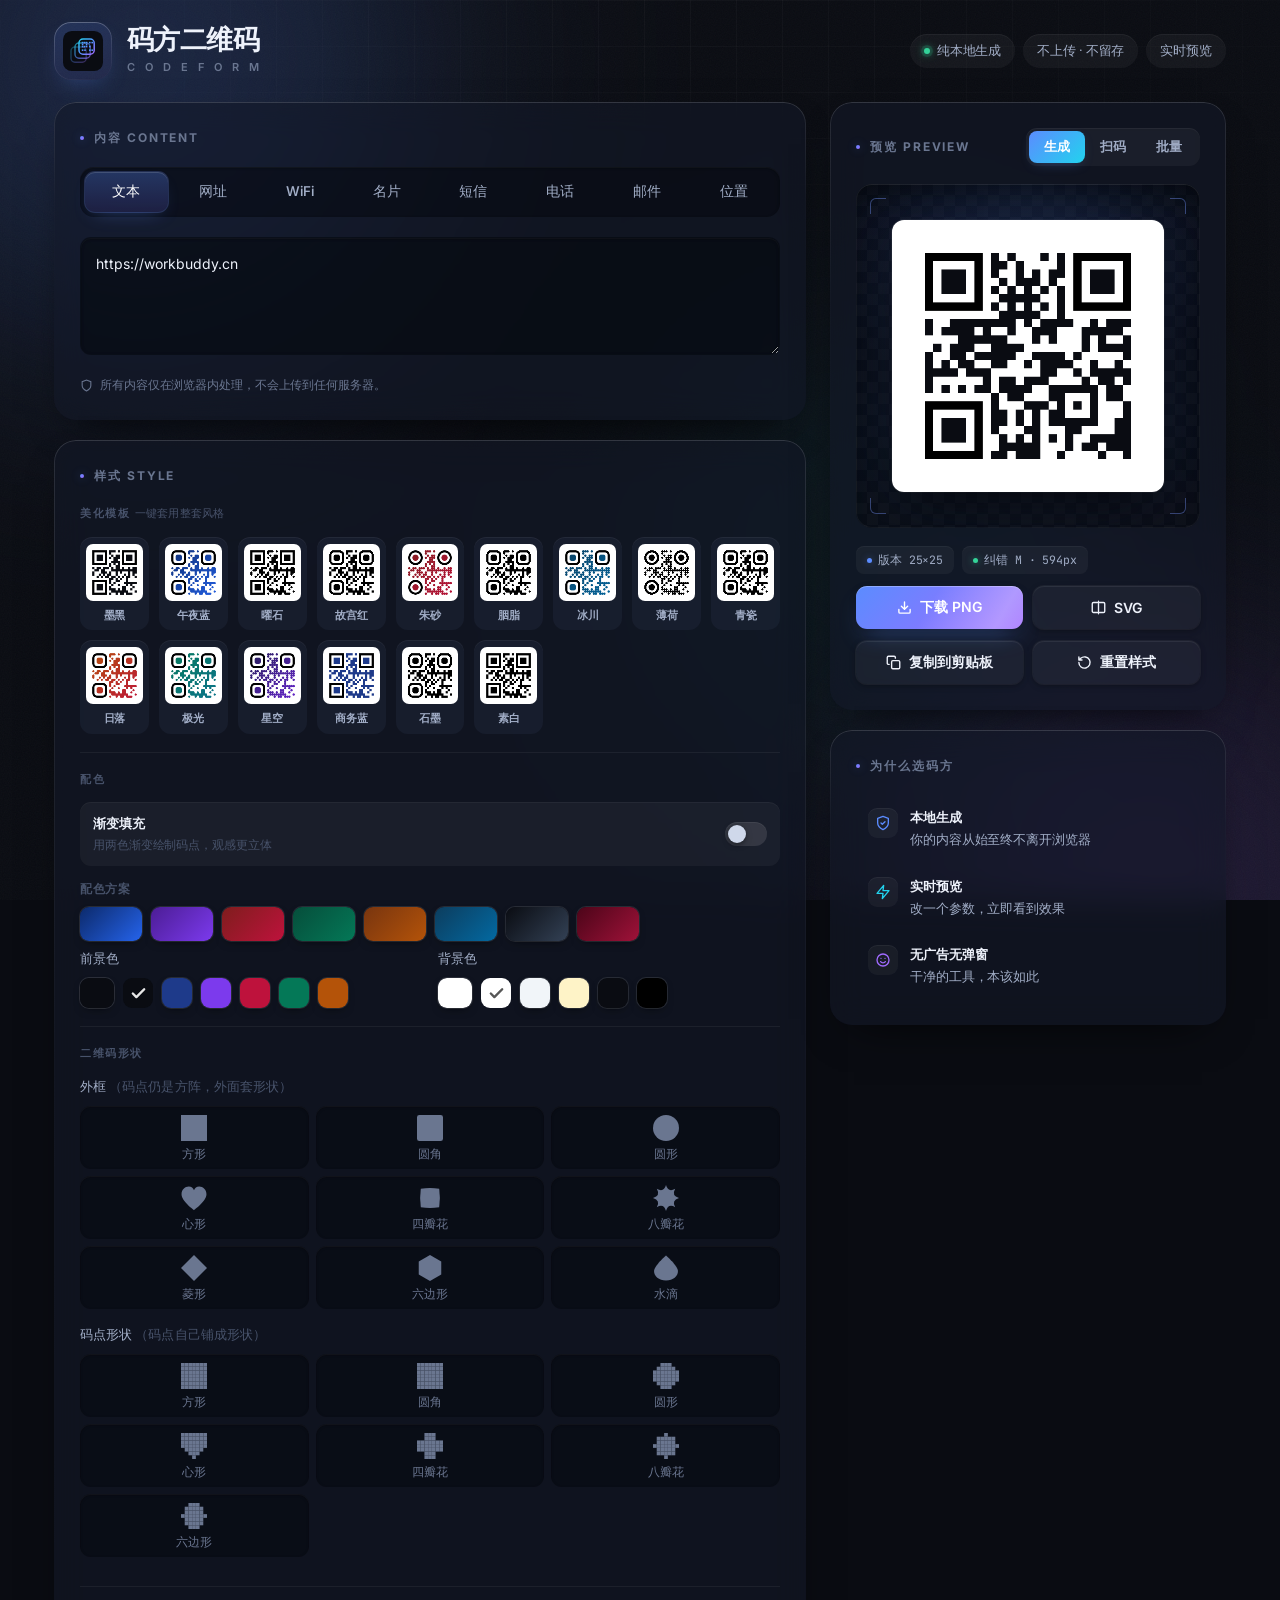
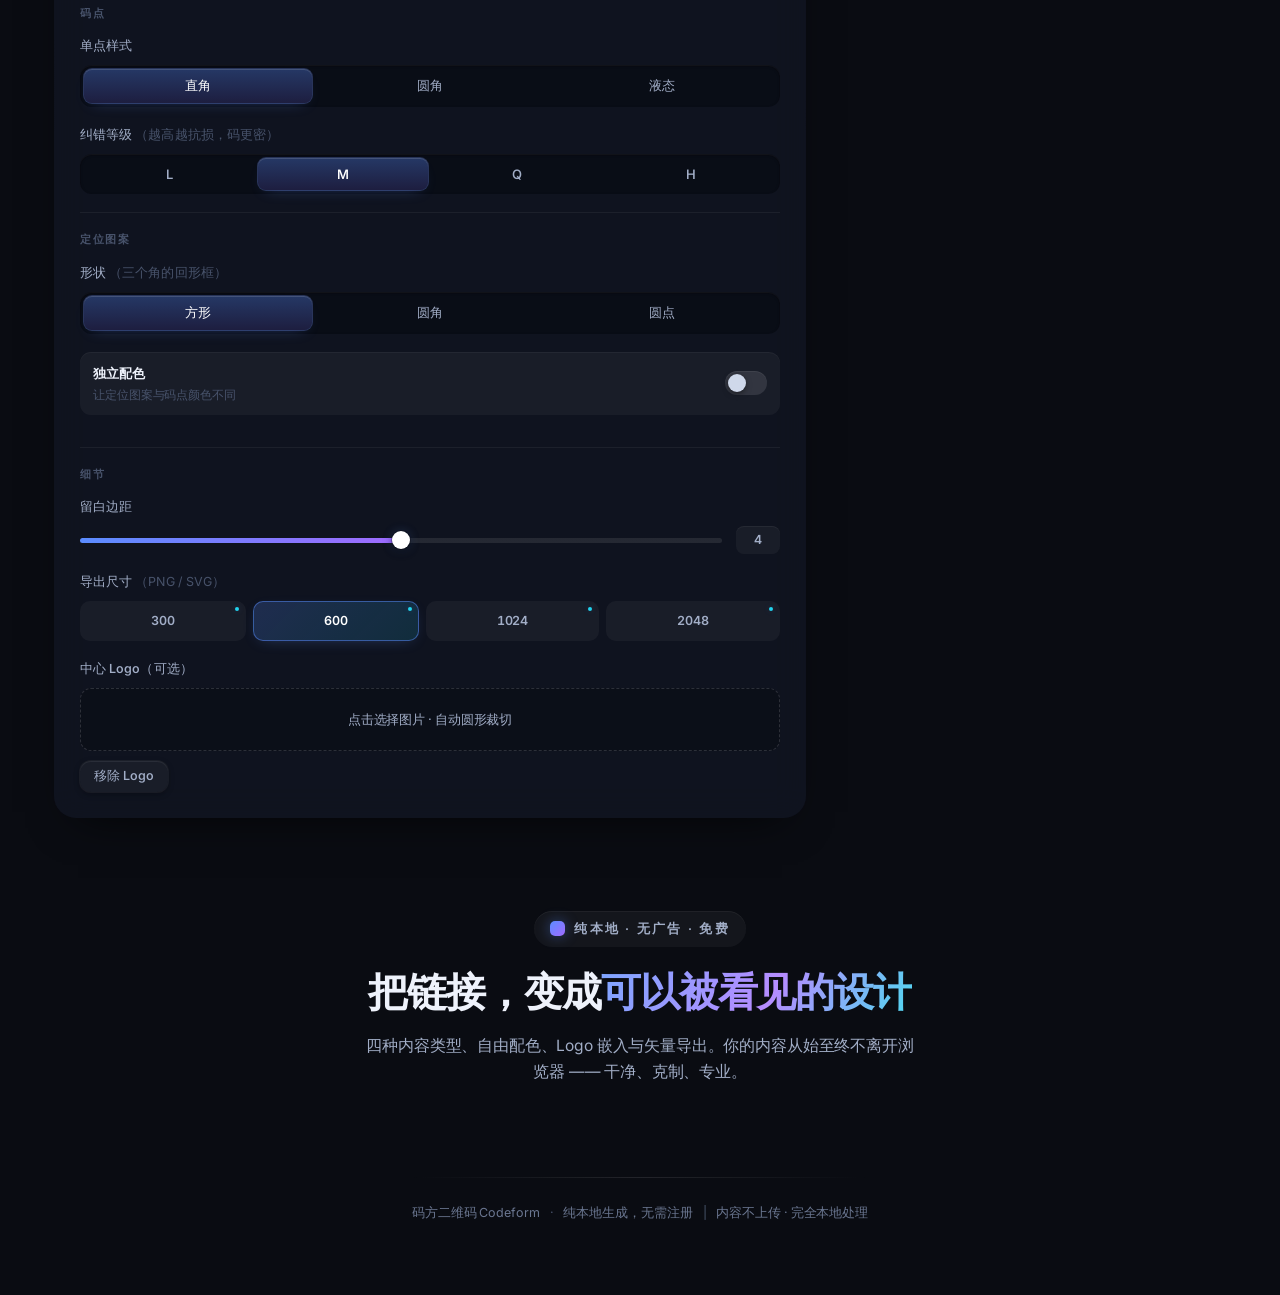
==== index.html @ 4ebcaa67 "新功能：码点形状（真·形状码）—— 码点自己铺满圆形/心形/四瓣花/八瓣花/六边形/圆角，形状外模块不绘制。三条硬约束保证可扫：定位图案 8x8 强制完整、校正图案 5x5 强制完整、定位图案朝内连通" ====
<!DOCTYPE html>
<html lang="zh-CN">
<head>
<meta charset="UTF-8">
<meta name="viewport" content="width=device-width, initial-scale=1.0">
<title>码方二维码 Codeform — 免费在线二维码生成器</title>
<meta name="description" content="码方二维码 —— 免费在线二维码生成器，纯本地生成：实时预览、自由美化、Logo 嵌入。文件不上传，隐私零泄露。">
<!-- 字体全部自托管（fonts/ 目录，共 79KB）。
     改自托管的原因有两个，都是硬伤：
       1) 隐私：站点主打「纯本地、零外链、隐私零泄露」，而外链 Google Fonts
          会把每个访客的 IP 与访问时间交给 Google —— 与承诺直接冲突。
       2) 可用性：fonts.googleapis.com 在中国大陆多数网络下不可达，而
          <link rel=stylesheet> 是渲染阻塞资源，请求挂起会让页面白屏几十秒
          （实测：字体域名不可达时 load 事件 20 秒内不触发，正常时 0.6 秒）。
     中文字形不走自托管：思源黑体全字重子集要 10MB+，而苹方 / 雅黑 / Noto Sans CJK
     在各平台都是系统原生字体，既零字节又更贴合本地阅读习惯。
     通过 unicode-range 把拉丁字符交给 Inter，中文自然落到系统字体上。 -->
<link rel="preload" href="fonts/inter-latin-var.woff2" as="font" type="font/woff2" crossorigin>
<link rel="preload" href="fonts/jetbrains-latin-var.woff2" as="font" type="font/woff2" crossorigin>
<style>
  @font-face {
    font-family: 'Inter';
    font-style: normal;
    font-weight: 100 900;          /* 可变字体，一个文件覆盖全部字重 */
    font-display: swap;
    src: url(fonts/inter-latin-var.woff2) format('woff2');
    unicode-range: U+0000-00FF, U+0131, U+0152-0153, U+02BB-02BC, U+02C6, U+02DA,
                   U+02DC, U+0304, U+0308, U+0329, U+2000-206F, U+20AC, U+2122,
                   U+2191, U+2193, U+2212, U+2215, U+FEFF, U+FFFD;
  }
  @font-face {
    font-family: 'JetBrains Mono';
    font-style: normal;
    font-weight: 100 800;
    font-display: swap;
    src: url(fonts/jetbrains-latin-var.woff2) format('woff2');
    unicode-range: U+0000-00FF, U+0131, U+0152-0153, U+02BB-02BC, U+02C6, U+02DA,
                   U+02DC, U+0304, U+0308, U+0329, U+2000-206F, U+20AC, U+2122,
                   U+2191, U+2193, U+2212, U+2215, U+FEFF, U+FFFD;
  }
</style>
<link rel="icon" type="image/svg+xml" href="brand/favicon.svg">
<link rel="icon" type="image/png" sizes="32x32" href="brand/favicon-32.png">
<link rel="icon" type="image/png" sizes="16x16" href="brand/favicon-16.png">
<link rel="apple-touch-icon" href="brand/apple-touch-icon.png">
<meta name="theme-color" content="#0a0c12">
<meta property="og:title" content="码方二维码 Codeform — 免费在线二维码生成器">
<meta property="og:description" content="纯本地生成、实时预览、无广告的二维码美化工具">
<meta property="og:image" content="https://mafangqr.com/brand/logo-dark.png">
<meta property="og:url" content="https://mafangqr.com/">
<meta property="og:type" content="website">
<meta property="og:site_name" content="码方二维码">
<meta name="twitter:card" content="summary_large_image">
<meta name="twitter:title" content="码方二维码 Codeform — 免费在线二维码生成器">
<meta name="twitter:description" content="纯本地生成、实时预览、无广告的二维码美化工具">
<meta name="twitter:image" content="https://mafangqr.com/brand/logo-dark.png">
<link rel="canonical" href="https://mafangqr.com/">
<meta name="keywords" content="二维码生成器,免费二维码,在线二维码,二维码制作,二维码美化,带logo二维码,WiFi二维码,名片二维码">
<script type="application/ld+json">
{
  "@context": "https://schema.org",
  "@type": "WebApplication",
  "name": "码方二维码 Codeform",
  "url": "https://mafangqr.com/",
  "description": "免费在线二维码生成器，纯本地生成：实时预览、自由美化、Logo 嵌入，文件不上传，隐私零泄露。",
  "applicationCategory": "UtilitiesApplication",
  "operatingSystem": "All",
  "offers": {
    "@type": "Offer",
    "price": "0",
    "priceCurrency": "CNY"
  },
  "featureList": [
    "文本、网址、WiFi、名片 vCard 二维码生成",
    "前景背景自由配色",
    "方形、圆角、圆点码点样式",
    "中心 Logo 嵌入",
    "PNG / SVG 矢量下载",
    "纯本地处理，内容不上传"
  ]
}
</script>
<style>
  /* ============================================================
     码方 Codeform · 视觉系统
     设计语言：暗黑科技 · 表面分级 · 克制光晕 · 细腻微交互
     ============================================================ */
  :root {
    /* 底色 / 表面分级（surface elevation） */
    --bg: #0a0c12;
    --surface-1: rgba(20, 25, 40, 0.62);   /* 卡片本体 */
    --surface-2: rgba(30, 37, 56, 0.55);   /* 卡片内嵌块 / 输入 */
    --surface-3: rgba(255, 255, 255, 0.045); /* 悬浮 / 片段 */
    --surface-solid: #141926;
    --hair: rgba(255, 255, 255, 0.055);     /* 极细分隔 */
    --hair-strong: rgba(255, 255, 255, 0.10);

    /* 文本层级 */
    --ink: #eef2fb;
    --ink-2: #a2aec7;
    --ink-3: #6a7690;
    --ink-4: #48536b;

    /* 品牌色（点缀，非主角） */
    --accent: #5b8cff;
    --accent-2: #22d3ee;
    --accent-3: #a06bff;
    --grad: linear-gradient(135deg, #5b8cff 0%, #a06bff 100%);
    --glow: rgba(91, 140, 255, 0.42);
    --glow-soft: rgba(91, 140, 255, 0.18);

    --radius-lg: 22px;
    --radius: 16px;
    --radius-sm: 11px;
    --radius-xs: 8px;

    /* 缓动 */
    --ease-out: cubic-bezier(0.22, 1, 0.36, 1);
    --ease-soft: cubic-bezier(0.4, 0, 0.2, 1);

    --shadow-card: 0 1px 0 rgba(255,255,255,.045) inset, 0 18px 44px -24px rgba(0,0,0,.9);
    --shadow-pop: 0 1px 0 rgba(255,255,255,.06) inset, 0 22px 50px -18px rgba(0,0,0,.95);
  }

  * { box-sizing: border-box; margin: 0; padding: 0; }
  html { scroll-behavior: smooth; }
  html, body { height: 100%; }
  body {
    font-family: "Inter", "Noto Sans SC", -apple-system, BlinkMacSystemFont, "PingFang SC", "Microsoft YaHei", sans-serif;
    font-feature-settings: "cv02", "cv03", "cv04", "cv11";
    font-variant-numeric: tabular-nums;
    background: var(--bg);
    color: var(--ink);
    line-height: 1.6;
    min-height: 100vh;
    overflow-x: hidden;
    position: relative;
    -webkit-font-smoothing: antialiased;
    -moz-osx-font-smoothing: grayscale;
    text-rendering: optimizeLegibility;
    letter-spacing: -0.006em;
  }

  /* ---------- 全局氛围：光晕 + 网格 + 噪点 ---------- */
  .bg-fx { position: fixed; inset: 0; z-index: 0; pointer-events: none; overflow: hidden; }
  .bg-fx .orb { position: absolute; border-radius: 50%; filter: blur(130px); }
  .bg-fx .orb-a { width: 560px; height: 560px; background: rgba(91, 140, 255, 0.20); top: -220px; left: -140px; }
  .bg-fx .orb-b { width: 500px; height: 500px; background: rgba(160, 107, 255, 0.16); bottom: -240px; right: -120px; }
  .bg-fx .orb-c { width: 420px; height: 420px; background: rgba(34, 211, 238, 0.07); top: 38%; left: 52%; }
  /* 细密网格，仅顶部略微可见 —— 制造"科技底纹"而非铺满 */
  .bg-fx .grid-lines {
    position: absolute; inset: 0;
    background-image:
      linear-gradient(rgba(255,255,255,.028) 1px, transparent 1px),
      linear-gradient(90deg, rgba(255,255,255,.028) 1px, transparent 1px);
    background-size: 46px 46px;
    -webkit-mask-image: radial-gradient(ellipse 90% 55% at 50% 0%, #000 0%, transparent 72%);
    mask-image: radial-gradient(ellipse 90% 55% at 50% 0%, #000 0%, transparent 72%);
  }
  /* 极淡噪点，消除大色块的塑料感 */
  .bg-fx .noise {
    position: absolute; inset: -50%;
    opacity: .035; mix-blend-mode: overlay;
    background-image: url("data:image/svg+xml,%3Csvg xmlns='http://www.w3.org/2000/svg' width='160' height='160'%3E%3Cfilter id='n'%3E%3CfeTurbulence type='fractalNoise' baseFrequency='0.85' numOctaves='3' stitchTiles='stitch'/%3E%3C/filter%3E%3Crect width='100%25' height='100%25' filter='url(%23n)'/%3E%3C/svg%3E");
  }

  .app { position: relative; z-index: 1; max-width: 1220px; margin: 0 auto; padding: 0 24px 72px; }

  /* ================= 顶栏 ================= */
  header.topbar {
    display: flex; align-items: center; justify-content: space-between;
    padding: 22px 0; gap: 20px; flex-wrap: wrap;
  }
  .brand { display: flex; align-items: center; gap: 15px; }
  .logo {
    flex-shrink: 0; display: grid; place-items: center;
    width: 58px; height: 58px; border-radius: 17px;
    background: linear-gradient(160deg, rgba(91,140,255,.14), rgba(160,107,255,.06));
    box-shadow: 0 1px 0 rgba(255,255,255,.08) inset, 0 10px 26px -12px var(--glow);
    position: relative; transition: transform .4s var(--ease-out), box-shadow .4s var(--ease-out);
  }
  .logo::after {
    content: ""; position: absolute; inset: 0; border-radius: inherit;
    padding: 1px; background: linear-gradient(160deg, rgba(255,255,255,.22), rgba(255,255,255,0));
    -webkit-mask: linear-gradient(#000 0 0) content-box, linear-gradient(#000 0 0);
    -webkit-mask-composite: xor; mask-composite: exclude; pointer-events: none;
  }
  .brand:hover .logo { transform: translateY(-2px) rotate(-2deg); box-shadow: 0 1px 0 rgba(255,255,255,.1) inset, 0 16px 34px -12px var(--glow); }
  .logo img { width: 40px; height: 40px; display: block; }
  .brand h1 { font-size: 27px; font-weight: 700; letter-spacing: -0.02em; line-height: 1.1; }
  .brand .sub {
    font-size: 11px; color: var(--ink-3); letter-spacing: 10px; margin-right: -10px;
    text-transform: uppercase; margin-top: 4px; font-weight: 600;
  }
  .badges { display: flex; gap: 8px; flex-wrap: wrap; align-items: center; }
  .pill {
    font-size: 12.5px; padding: 7px 14px; border-radius: 999px;
    color: var(--ink-2); background: var(--surface-3);
    box-shadow: 0 1px 0 rgba(255,255,255,.05) inset;
    display: inline-flex; align-items: center; gap: 7px;
    transition: color .2s var(--ease-out), background .2s var(--ease-out);
  }
  .pill:hover { color: var(--ink); background: rgba(255,255,255,.075); }
  .pill .dot { width: 6px; height: 6px; border-radius: 50%; background: #34d399; box-shadow: 0 0 0 3px rgba(52,211,153,.15), 0 0 9px #34d399; }

  /* ================= 底部介绍区 ================= */
  .hero-bottom {
    text-align: center; margin-top: 46px; padding: 46px 24px 40px;
    border-top: 1px solid var(--line);
    position: relative;
  }
  .hero-bottom .eyebrow {
    display: inline-flex; align-items: center; gap: 9px;
    font-size: 12.5px; font-weight: 600; letter-spacing: .18em; text-transform: uppercase;
    color: var(--ink-2); padding: 8px 16px; border-radius: 999px;
    background: var(--surface-3); box-shadow: 0 1px 0 rgba(255,255,255,.05) inset;
    margin-bottom: 22px;
  }
  .hero-bottom .eyebrow .spark {
    width: 15px; height: 15px; border-radius: 5px; background: var(--grad);
    box-shadow: 0 0 14px var(--glow); flex-shrink: 0;
  }
  .hero-bottom h2 {
    font-size: clamp(26px, 3.4vw, 40px); font-weight: 800; line-height: 1.15;
    letter-spacing: -0.03em; margin-bottom: 18px;
  }
  .hero-bottom h2 .grad {
    background: linear-gradient(120deg, #7ea6ff 0%, #b58cff 55%, #4fd8f0 100%);
    -webkit-background-clip: text; background-clip: text; color: transparent;
    -webkit-text-fill-color: transparent;
  }
  .hero-bottom p {
    max-width: 560px; margin: 0 auto; color: var(--ink-2);
    font-size: 15.5px; line-height: 1.7; letter-spacing: -0.01em;
  }

  /* ================= 主布局 ================= */
  .grid { display: grid; grid-template-columns: minmax(0, 1fr) 396px; gap: 24px; align-items: start; }
  @media (max-width: 960px) { .grid { grid-template-columns: 1fr; } }

  /* ---------- 卡片（表面分级） ---------- */
  .card {
    position: relative;
    background: var(--surface-1);
    border-radius: var(--radius-lg);
    padding: 26px;
    backdrop-filter: blur(16px) saturate(1.25);
    -webkit-backdrop-filter: blur(16px) saturate(1.25);
    box-shadow: var(--shadow-card);
    transition: box-shadow .3s var(--ease-out);
  }
  /* 1px 顶部高光边（比四周边框更高级） */
  .card::after {
    content: ""; position: absolute; inset: 0; border-radius: inherit; padding: 1px;
    background: linear-gradient(180deg, rgba(255,255,255,.11), rgba(255,255,255,.015) 32%, rgba(255,255,255,0) 70%);
    -webkit-mask: linear-gradient(#000 0 0) content-box, linear-gradient(#000 0 0);
    -webkit-mask-composite: xor; mask-composite: exclude; pointer-events: none;
  }
  .card + .card { margin-top: 20px; }
  .card h2 {
    font-size: 12px; font-weight: 700; color: var(--ink-3); letter-spacing: .16em;
    text-transform: uppercase; margin-bottom: 20px; display: flex; align-items: center; gap: 10px;
  }
  .card h2::before {
    content: ""; width: 4px; height: 4px; border-radius: 50%; background: var(--grad);
    box-shadow: 0 0 10px var(--glow); flex-shrink: 0;
  }

  /* ================= Tab（分段胶囊） ================= */
  .tabs {
    display: flex; flex-wrap: wrap; gap: 4px;
    padding: 5px; border-radius: 14px; margin-bottom: 20px;
    background: rgba(6, 9, 16, 0.55);
    box-shadow: 0 1px 0 rgba(255,255,255,.04) inset, 0 1px 3px rgba(0,0,0,.4) inset;
  }
  .tab {
    position: relative; text-align: center; flex: 1 0 auto; min-width: 62px;
    font-size: 13.5px; font-weight: 550; padding: 9px 10px; border-radius: 10px; cursor: pointer;
    color: var(--ink-2); border: none; background: transparent;
    transition: color .22s var(--ease-out), background .22s var(--ease-out), box-shadow .22s var(--ease-out), transform .22s var(--ease-out);
    user-select: none; -webkit-tap-highlight-color: transparent;
  }
  .tab:hover { color: var(--ink); background: rgba(255,255,255,.04); }
  .tab.active {
    color: #fff;
    background: linear-gradient(180deg, rgba(91,140,255,.30), rgba(120,110,255,.16));
    box-shadow: 0 1px 0 rgba(255,255,255,.14) inset, 0 0 0 1px rgba(120,150,255,.22), 0 8px 20px -10px var(--glow);
  }
  .tab:active { transform: scale(.97); }

  /* ================= 输入 ================= */
  textarea, input[type="text"] {
    width: 100%; background: rgba(6, 9, 16, 0.6);
    border: 1px solid transparent; border-radius: var(--radius-sm); color: var(--ink);
    font-size: 14px; padding: 14px 15px; font-family: inherit; resize: vertical; outline: none;
    box-shadow: 0 1px 0 rgba(255,255,255,.035) inset, 0 1px 3px rgba(0,0,0,.35) inset;
    transition: background .2s var(--ease-out), box-shadow .22s var(--ease-out);
  }
  textarea { min-height: 118px; line-height: 1.68; }
  textarea::placeholder, input::placeholder { color: var(--ink-4); }
  textarea:focus, input[type="text"]:focus {
    background: rgba(9, 13, 22, 0.85);
    box-shadow: 0 1px 0 rgba(255,255,255,.05) inset, 0 0 0 1px rgba(91,140,255,.55), 0 0 0 4px rgba(91,140,255,.12);
  }
  .hint {
    font-size: 12px; color: var(--ink-3); margin-top: 14px;
    display: flex; align-items: center; gap: 7px; line-height: 1.5;
  }
  .hint::before {
    content: ""; width: 13px; height: 13px; flex-shrink: 0;
    background: url("data:image/svg+xml,%3Csvg xmlns='http://www.w3.org/2000/svg' viewBox='0 0 24 24' fill='none' stroke='%236a7690' stroke-width='2' stroke-linecap='round'%3E%3Cpath d='M12 22s8-4 8-10V5l-8-3-8 3v7c0 6 8 10 8 10z'/%3E%3C/svg%3E") center/contain no-repeat;
  }

  /* ================= 表单行 ================= */
  .row { display: flex; gap: 12px; flex-wrap: wrap; }
  .row > .field { flex: 1; min-width: 140px; }
  .field label {
    display: block; font-size: 12.5px; font-weight: 550; color: var(--ink-2);
    margin-bottom: 9px; letter-spacing: .005em;
  }
  .field input[type="text"] { font-size: 13.5px; padding: 10px 12px; }

  /* ================= 分段控件（seg） ================= */
  .seg {
    display: flex; gap: 4px; background: rgba(6, 9, 16, 0.55);
    border-radius: 12px; padding: 4px;
    box-shadow: 0 1px 0 rgba(255,255,255,.04) inset, 0 1px 3px rgba(0,0,0,.35) inset;
  }
  .seg button {
    flex: 1; border: none; background: transparent; color: var(--ink-2); font-size: 13px;
    font-weight: 550; padding: 8px 6px; border-radius: 8px; cursor: pointer;
    font-family: inherit; -webkit-tap-highlight-color: transparent;
    transition: color .2s var(--ease-out), background .2s var(--ease-out), box-shadow .2s var(--ease-out), transform .15s var(--ease-out);
  }
  .seg button:hover { color: var(--ink); background: rgba(255,255,255,.045); }
  .seg button.active {
    background: linear-gradient(180deg, rgba(91,140,255,.34), rgba(120,110,255,.18));
    color: #fff;
    box-shadow: 0 1px 0 rgba(255,255,255,.14) inset, 0 0 0 1px rgba(120,150,255,.28), 0 6px 16px -9px var(--glow);
  }
  .seg button:active { transform: scale(.97); }

  /* ================= 整体轮廓形状 ================= */
  /* 9 个形状用带缩略图的网格，比一排文字按钮直观得多 ——
     用户一眼就能看到「整张码会变成什么样」。 */
  .shape-grid { display: grid; grid-template-columns: repeat(3, 1fr); gap: 7px; }
  .shape-cell {
    border: none; background: rgba(6, 9, 16, 0.55); cursor: pointer;
    border-radius: 11px; padding: 9px 5px 7px; font-family: inherit;
    display: flex; flex-direction: column; align-items: center; gap: 6px;
    color: var(--ink-3); font-size: 11.5px; font-weight: 550;
    -webkit-tap-highlight-color: transparent;
    box-shadow: 0 1px 0 rgba(255,255,255,.04) inset, 0 1px 3px rgba(0,0,0,.3) inset;
    transition: color .18s var(--ease-out), background .18s var(--ease-out),
                box-shadow .18s var(--ease-out), transform .15s var(--ease-out);
  }
  .shape-cell:hover { color: var(--ink); background: rgba(255,255,255,.045); }
  .shape-cell:active { transform: scale(.96); }
  .shape-cell svg { display: block; }
  .shape-cell svg path { fill: var(--ink-3); transition: fill .18s var(--ease-out); }
  .shape-cell:hover svg path { fill: var(--ink-2); }
  .shape-cell.active {
    background: linear-gradient(180deg, rgba(91,140,255,.30), rgba(120,110,255,.15));
    color: #fff;
    box-shadow: 0 1px 0 rgba(255,255,255,.13) inset, 0 0 0 1px rgba(120,150,255,.30), 0 6px 16px -9px var(--glow);
  }
  .shape-cell.active svg path { fill: #fff; }
  /* 码点形状的缩略图是逐格采样画的马赛克，用 rect 而非 path */
  .shape-cell svg rect { fill: var(--ink-3); transition: fill .18s var(--ease-out); }
  .shape-cell:hover svg rect { fill: var(--ink-2); }
  .shape-cell.active svg rect { fill: #fff; }
  /* 形状留白说明：异形时画布会变大，这里如实告知，避免用户以为被坑了尺寸 */
  .shape-note {
    font-size: 11.5px; color: var(--ink-4); line-height: 1.6; margin-top: 11px;
  }
  .shape-note b { color: var(--ink-2); font-weight: 600; }

  /* ================= 颜色 ================= */
  .swatches { display: flex; gap: 9px; flex-wrap: wrap; align-items: center; }
  .sw {
    width: 30px; height: 30px; border-radius: 9px; cursor: pointer; position: relative;
    box-shadow: 0 0 0 1px rgba(255,255,255,.10), 0 4px 10px -4px rgba(0,0,0,.6);
    transition: transform .18s var(--ease-out), box-shadow .18s var(--ease-out);
  }
  .sw:hover { transform: translateY(-2px) scale(1.06); box-shadow: 0 0 0 1px rgba(255,255,255,.25), 0 8px 16px -5px rgba(0,0,0,.7); }
  /* 选中态：统一用深色底衬 + 强调色环，浅色块上也不会糊 */
  .sw.sel { box-shadow: 0 0 0 2px var(--panel-solid), 0 0 0 4px var(--accent), 0 0 18px -2px var(--glow); }
  .sw.sel::after {
    content: ""; position: absolute; inset: 0; border-radius: inherit;
    background: url("data:image/svg+xml,%3Csvg xmlns='http://www.w3.org/2000/svg' viewBox='0 0 24 24' fill='none' stroke='%23000' stroke-width='3.4' stroke-linecap='round' stroke-linejoin='round'%3E%3Cpath d='M20 6L9 17l-5-5'/%3E%3C/svg%3E") center/56% no-repeat;
    opacity: .55;
  }
  .sw.sel[data-light="1"]::after { stroke: none; }
  /* 浅色块的对勾用深色，深色块的对勾用白色 */
  .sw.sel[data-tone="light"]::after {
    background-image: url("data:image/svg+xml,%3Csvg xmlns='http://www.w3.org/2000/svg' viewBox='0 0 24 24' fill='none' stroke='%23111' stroke-width='3.4' stroke-linecap='round' stroke-linejoin='round'%3E%3Cpath d='M20 6L9 17l-5-5'/%3E%3C/svg%3E");
    opacity: .7;
  }
  .sw.sel[data-tone="dark"]::after {
    background-image: url("data:image/svg+xml,%3Csvg xmlns='http://www.w3.org/2000/svg' viewBox='0 0 24 24' fill='none' stroke='%23fff' stroke-width='3.4' stroke-linecap='round' stroke-linejoin='round'%3E%3Cpath d='M20 6L9 17l-5-5'/%3E%3C/svg%3E");
    opacity: .9;
  }
  input[type="color"] {
    width: 34px; height: 30px; padding: 0; border: none; border-radius: 9px;
    background: transparent; cursor: pointer; overflow: hidden;
    box-shadow: 0 0 0 1px rgba(255,255,255,.12), 0 4px 10px -4px rgba(0,0,0,.6);
    transition: transform .18s var(--ease-out), box-shadow .18s var(--ease-out);
  }
  input[type="color"]:hover { transform: translateY(-2px) scale(1.06); box-shadow: 0 0 0 1px var(--accent), 0 8px 16px -5px rgba(0,0,0,.7); }
  /* 取色器被选中时（无 .sw 选中），也显示强调色环 */
  .swatches.picked input[type="color"] {
    box-shadow: 0 0 0 2px var(--panel-solid), 0 0 0 4px var(--accent), 0 0 18px -2px var(--glow);
  }
  input[type="color"]::-webkit-color-swatch-wrapper { padding: 0; }
  input[type="color"]::-webkit-color-swatch { border: none; border-radius: 8px; }

  /* ================= 渐变开关 + 预设 ================= */
  .grad-toggle {
    display: flex; align-items: center; justify-content: space-between;
    gap: 12px; margin-bottom: 14px;
    padding: 11px 13px; border-radius: 11px; background: var(--surface-3);
    box-shadow: 0 1px 0 rgba(255,255,255,.045) inset;
  }
  .grad-toggle .lbl-t { font-size: 13px; font-weight: 600; color: var(--ink); }
  .grad-toggle .lbl-s { font-size: 11.5px; color: var(--ink-4); margin-top: 2px; }

  .switch { position: relative; display: inline-block; width: 42px; height: 24px; flex: 0 0 auto; }
  .switch input { opacity: 0; width: 0; height: 0; }
  .switch .track {
    position: absolute; inset: 0; cursor: pointer; border-radius: 999px;
    background: rgba(255,255,255,.11);
    box-shadow: 0 1px 0 rgba(255,255,255,.06) inset;
    transition: background .22s var(--ease-out);
  }
  .switch .track::before {
    content: ""; position: absolute; left: 3px; top: 3px; width: 18px; height: 18px;
    border-radius: 50%; background: #cfd8ea;
    box-shadow: 0 2px 6px -1px rgba(0,0,0,.6);
    transition: transform .22s var(--ease-out), background .22s var(--ease-out);
  }
  .switch input:checked + .track {
    background: linear-gradient(135deg, var(--accent), var(--accent-2));
    box-shadow: 0 4px 14px -6px var(--glow), 0 0 0 1px rgba(255,255,255,.1) inset;
  }
  .switch input:checked + .track::before { transform: translateX(18px); background: #fff; }

  .grad-presets { display: flex; gap: 9px; flex-wrap: wrap; margin-bottom: 8px; }
  .grad-presets-label {
    font-size: 11.5px; font-weight: 600; letter-spacing: .06em; text-transform: uppercase;
    color: var(--ink-4); margin-bottom: 9px;
  }
  .gp {
    width: 62px; height: 34px; border-radius: 9px; cursor: pointer; position: relative;
    box-shadow: 0 0 0 1px rgba(255,255,255,.10), 0 4px 10px -4px rgba(0,0,0,.6);
    transition: transform .18s var(--ease-out), box-shadow .18s var(--ease-out);
  }
  .gp:hover { transform: translateY(-2px) scale(1.04); box-shadow: 0 0 0 1px rgba(255,255,255,.28), 0 8px 16px -5px rgba(0,0,0,.7); }
  .gp.sel { box-shadow: 0 0 0 2px var(--panel-solid), 0 0 0 4px var(--accent), 0 0 18px -2px var(--glow); }
  .gp.sel::after {
    content: ""; position: absolute; inset: 0; border-radius: inherit;
    background: url("data:image/svg+xml,%3Csvg xmlns='http://www.w3.org/2000/svg' viewBox='0 0 24 24' fill='none' stroke='%23fff' stroke-width='3.6' stroke-linecap='round' stroke-linejoin='round'%3E%3Cpath d='M20 6L9 17l-5-5'/%3E%3C/svg%3E") center/38% no-repeat;
    filter: drop-shadow(0 1px 2px rgba(0,0,0,.55));
  }

  .grad-row { display: none; }
  .grad-row.on { display: block; animation: group-in .3s var(--ease-out) both; }
  @keyframes group-in { from { opacity: 0; transform: translateY(-5px); } to { opacity: 1; transform: translateY(0); } }

  /* 渐变开启时弱化纯色前景选择，避免误以为还能生效 */
  .style-grid.dim { opacity: .38; filter: saturate(.5); transition: opacity .25s var(--ease-out), filter .25s var(--ease-out); }
  .style-grid { transition: opacity .25s var(--ease-out), filter .25s var(--ease-out); }

  .grad-dir { display: flex; align-items: center; gap: 10px; margin-bottom: 14px; }
  .grad-dir .seg { flex: 1; }

  /* ================= 对比度提示 ================= */
  .contrast-warn {
    display: none; align-items: flex-start; gap: 9px;
    margin-top: 14px; padding: 11px 13px; border-radius: 11px;
    font-size: 12.5px; line-height: 1.6;
    background: rgba(251,191,36,.10); border: 1px solid rgba(251,191,36,.28);
    color: #fcd34d;
  }
  .contrast-warn.on { display: flex; animation: group-in .28s var(--ease-out) both; }
  .contrast-warn.risk { background: rgba(248,113,113,.10); border-color: rgba(248,113,113,.3); color: #fca5a5; }
  .contrast-warn svg { width: 16px; height: 16px; flex: 0 0 auto; margin-top: 1px; }
  .contrast-warn b { font-weight: 600; }

  /* ================= 导出尺寸 ================= */
  .sizes { display: flex; gap: 7px; flex-wrap: wrap; }
  .sz {
    flex: 1 0 auto; min-width: 62px; padding: 9px 8px; border-radius: 10px; cursor: pointer;
    text-align: center; font-size: 12.5px; font-weight: 600; color: var(--ink-2);
    font-variant-numeric: tabular-nums;
    background: var(--surface-3); border: 1px solid transparent;
    transition: color .18s var(--ease-out), background .18s var(--ease-out), border-color .18s var(--ease-out);
  }
  .sz:hover { color: var(--ink); background: rgba(255,255,255,.065); }
  .sz.active {
    color: #fff; border-color: rgba(91,140,255,.5);
    background: linear-gradient(135deg, rgba(91,140,255,.22), rgba(34,211,238,.14));
    box-shadow: 0 4px 16px -8px var(--glow);
  }
  /* 目标尺寸与取整实际值不一致时，右上角加个小点 */
  .sz { position: relative; }
  .sz.adjusted::after {
    content: ""; position: absolute; top: 5px; right: 6px;
    width: 4px; height: 4px; border-radius: 50%; background: var(--accent-2);
    box-shadow: 0 0 6px var(--glow-soft);
  }

  /* ================= 滑杆（自定义） ================= */
  input[type="range"] {
    -webkit-appearance: none; appearance: none;
    width: 100%; height: 5px; border-radius: 999px; background: transparent;
    cursor: pointer; margin: 0; --fill: 50%;
  }
  input[type="range"]::-webkit-slider-runnable-track {
    height: 5px; border-radius: 999px;
    background: linear-gradient(90deg, var(--accent) 0%, var(--accent-3) var(--fill), rgba(255,255,255,.09) var(--fill), rgba(255,255,255,.09) 100%);
  }
  input[type="range"]::-webkit-slider-thumb {
    -webkit-appearance: none; appearance: none;
    width: 18px; height: 18px; margin-top: -6.5px; border-radius: 50%;
    background: #fff; border: none;
    box-shadow: 0 0 0 1px rgba(0,0,0,.25), 0 2px 8px rgba(0,0,0,.5), 0 0 12px -2px var(--glow);
    transition: transform .16s var(--ease-out), box-shadow .16s var(--ease-out);
  }
  input[type="range"]:hover::-webkit-slider-thumb { transform: scale(1.12); }
  input[type="range"]:active::-webkit-slider-thumb { transform: scale(1.22); box-shadow: 0 0 0 1px rgba(0,0,0,.25), 0 2px 8px rgba(0,0,0,.5), 0 0 20px 2px var(--glow); }
  input[type="range"]::-moz-range-track { height: 5px; border-radius: 999px; background: rgba(255,255,255,.09); }
  input[type="range"]::-moz-range-progress { height: 5px; border-radius: 999px; background: linear-gradient(90deg, var(--accent), var(--accent-3)); }
  input[type="range"]::-moz-range-thumb {
    width: 18px; height: 18px; border: none; border-radius: 50%; background: #fff;
    box-shadow: 0 2px 8px rgba(0,0,0,.5), 0 0 12px -2px var(--glow);
  }
  .slider-row { display: flex; align-items: center; gap: 14px; }
  .slider-row .val {
    font-size: 12.5px; color: var(--ink-2); min-width: 44px; text-align: center;
    font-variant-numeric: tabular-nums; font-weight: 600;
    background: var(--surface-3); border-radius: 8px; padding: 4px 0;
    box-shadow: 0 1px 0 rgba(255,255,255,.05) inset;
  }

  /* ================= 上传 ================= */
  .upload {
    border: 1.5px dashed rgba(255,255,255,.14); border-radius: var(--radius-sm);
    padding: 20px 16px; text-align: center; cursor: pointer;
    font-size: 13px; color: var(--ink-2); background: rgba(6, 9, 16, 0.35);
    transition: border-color .22s var(--ease-out), color .22s var(--ease-out), background .22s var(--ease-out), transform .22s var(--ease-out);
  }
  .upload:hover {
    border-color: rgba(91,140,255,.6); color: var(--ink);
    background: rgba(91,140,255,.07); transform: translateY(-1px);
  }

  /* ================= 预览区（主角） ================= */
  .preview-wrap { position: sticky; top: 22px; }
  .preview-card { overflow: hidden; }
  .preview-stage { position: relative; }

  .preview-box {
    position: relative; display: grid; place-items: center;
    padding: 36px; border-radius: var(--radius);
    background:
      radial-gradient(120% 100% at 50% 0%, rgba(91,140,255,.10), transparent 62%),
      linear-gradient(45deg, rgba(255,255,255,.018) 25%, transparent 25%, transparent 75%, rgba(255,255,255,.018) 75%),
      linear-gradient(45deg, rgba(255,255,255,.018) 25%, transparent 25%, transparent 75%, rgba(255,255,255,.018) 75%),
      linear-gradient(180deg, rgba(6,9,16,.75), rgba(6,9,16,.55));
    background-size: auto, 22px 22px, 22px 22px, auto;
    background-position: 0 0, 0 0, 11px 11px, 0 0;
    box-shadow: 0 1px 0 rgba(255,255,255,.05) inset, 0 0 0 1px rgba(255,255,255,.045) inset, 0 20px 44px -28px rgba(0,0,0,.9) inset;
    overflow: hidden;
  }
  /* 四角定位角装饰 */
  .preview-box .corner { position: absolute; width: 16px; height: 16px; border: 1.5px solid rgba(120,150,255,.4); pointer-events: none; }
  .preview-box .c-tl { top: 14px; left: 14px; border-right: none; border-bottom: none; border-radius: 6px 0 0 0; }
  .preview-box .c-tr { top: 14px; right: 14px; border-left: none; border-bottom: none; border-radius: 0 6px 0 0; }
  .preview-box .c-bl { bottom: 14px; left: 14px; border-right: none; border-top: none; border-radius: 0 0 0 6px; }
  .preview-box .c-br { bottom: 14px; right: 14px; border-left: none; border-top: none; border-radius: 0 0 6px 0; }

  /* 二维码：浮起 + 光晕 */
  #qrCanvas {
    max-width: 100%; height: auto; display: block; position: relative; z-index: 2;
    border-radius: 12px;
    box-shadow: 0 2px 0 rgba(255,255,255,.06) inset, 0 24px 48px -18px rgba(0,0,0,.85), 0 0 0 1px rgba(255,255,255,.06), 0 0 70px -12px var(--glow-soft);
    animation: qr-in .4s var(--ease-out) both;
  }
  @keyframes qr-in {
    from { opacity: .4; transform: scale(.94) translateY(6px); filter: blur(3px); }
    to { opacity: 1; transform: scale(1) translateY(0); filter: blur(0); }
  }
  #qrCanvas.pulse { animation: qr-pulse .42s var(--ease-out); }
  @keyframes qr-pulse {
    0% { transform: scale(.96); filter: brightness(1.25); }
    60% { transform: scale(1.015); }
    100% { transform: scale(1); filter: brightness(1); }
  }

  /* 预览底部信息条 */
  .preview-meta {
    display: flex; align-items: center; justify-content: space-between;
    margin-top: 18px; gap: 10px; flex-wrap: wrap;
  }
  .meta { display: flex; gap: 8px; font-size: 12px; color: var(--ink-2); flex-wrap: wrap; }
  .meta .chip {
    display: inline-flex; align-items: center; gap: 6px;
    background: var(--surface-3); border-radius: 8px; padding: 5px 11px;
    box-shadow: 0 1px 0 rgba(255,255,255,.045) inset;
    font-family: "JetBrains Mono", ui-monospace, SFMono-Regular, Menlo, monospace;
    font-size: 11.5px; letter-spacing: -.01em;
    font-variant-numeric: tabular-nums;
  }
  .meta .chip::before { content: ""; width: 5px; height: 5px; border-radius: 50%; background: var(--accent); box-shadow: 0 0 7px var(--glow); }
  .meta .chip.g::before { background: #34d399; box-shadow: 0 0 7px rgba(52,211,153,.6); }

  /* ================= 扫码解码 ================= */
  .card-head {
    display: flex; align-items: center; justify-content: space-between;
    gap: 14px; margin-bottom: 18px; flex-wrap: wrap;
  }
  .card-head h2 { margin: 0; }
  .mode-switch { display: inline-flex; padding: 3px; border-radius: 11px; background: var(--surface-3); box-shadow: 0 1px 0 rgba(255,255,255,.05) inset; }
  .mode-switch button {
    appearance: none; border: 0; cursor: pointer; background: transparent;
    color: var(--ink-2); font: inherit; font-size: 12.5px; font-weight: 600;
    padding: 6px 15px; border-radius: 8px; transition: color .18s var(--ease-out), background .18s var(--ease-out);
  }
  .mode-switch button:hover { color: var(--ink); }
  .mode-switch button.active {
    color: #fff;
    background: linear-gradient(135deg, var(--accent), var(--accent-2));
    box-shadow: 0 4px 14px -6px var(--glow);
  }

  .scan-wrap { display: none; }
  .scan-wrap.on { display: block; }
  .gen-wrap.off { display: none; }

  .scan-box {
    position: relative; display: grid; place-items: center; gap: 10px;
    padding: 40px 24px; border-radius: var(--radius); cursor: pointer;
    text-align: center;
    background:
      radial-gradient(120% 100% at 50% 0%, rgba(34,211,238,.08), transparent 62%),
      linear-gradient(180deg, rgba(6,9,16,.75), rgba(6,9,16,.55));
    border: 1.5px dashed rgba(120,150,255,.28);
    box-shadow: 0 1px 0 rgba(255,255,255,.05) inset;
    transition: border-color .2s var(--ease-out), background .2s var(--ease-out);
  }
  .scan-box:hover, .scan-box.drag { border-color: rgba(91,140,255,.62); background: rgba(91,140,255,.06); }
  .scan-box svg { width: 38px; height: 38px; stroke: var(--accent); opacity: .9; }
  .scan-box .t1 { font-size: 14.5px; font-weight: 600; color: var(--ink); }
  .scan-box .t2 { font-size: 12.5px; color: var(--ink-3); line-height: 1.7; }
  #scanPreview {
    max-width: 100%; max-height: 300px; border-radius: 12px; display: none;
    box-shadow: 0 0 0 1px rgba(255,255,255,.08), 0 18px 40px -20px rgba(0,0,0,.85);
  }
  .scan-box.has-img #scanPreview { display: block; }
  .scan-box.has-img .t1, .scan-box.has-img svg { display: none; }

  .scan-result { margin-top: 16px; display: none; }
  .scan-result.show { display: block; animation: qr-in .35s var(--ease-out) both; }
  .scan-result .lbl {
    display: flex; align-items: center; justify-content: space-between;
    font-size: 12px; color: var(--ink-3); margin-bottom: 8px;
    text-transform: uppercase; letter-spacing: .1em; font-weight: 600;
  }
  .scan-result .lbl .tag {
    text-transform: none; letter-spacing: 0; font-size: 11.5px;
    background: rgba(52,211,153,.12); color: #34d399;
    padding: 3px 9px; border-radius: 999px; font-family: "JetBrains Mono", monospace;
  }
  .scan-out {
    font-family: "JetBrains Mono", ui-monospace, monospace; font-size: 13px;
    line-height: 1.65; color: var(--ink); word-break: break-all; white-space: pre-wrap;
    background: var(--surface-3); border-radius: 10px; padding: 14px 16px;
    max-height: 240px; overflow: auto;
    box-shadow: 0 1px 0 rgba(255,255,255,.05) inset;
  }
  .scan-actions { display: flex; gap: 8px; margin-top: 12px; flex-wrap: wrap; }
  .scan-actions .btn { padding: 8px 14px; font-size: 12.5px; }

  /* ================= 批量生成 ================= */
  .batch-wrap { display: none; }
  .batch-wrap.on { display: block; }
  .batch-head {
    display: flex; align-items: flex-start; justify-content: space-between;
    gap: 14px; margin-bottom: 18px;
  }
  .batch-title { font-size: 16px; font-weight: 700; color: var(--ink); letter-spacing: -.01em; }
  .batch-sub { font-size: 12.5px; color: var(--ink-3); margin-top: 4px; line-height: 1.6; }
  .batch-free {
    flex: none; font-size: 11px; font-weight: 700; letter-spacing: .04em;
    color: #34d399; background: rgba(52,211,153,.10);
    border: 1px solid rgba(52,211,153,.28); border-radius: 999px; padding: 4px 11px;
  }
  .lbl-hint { font-weight: 400; color: var(--ink-4); font-size: 11.5px; }
  .batch-input { min-height: 168px; line-height: 1.75; }
  .batch-opts { display: grid; grid-template-columns: 1fr 1fr; gap: 12px; margin-top: 14px; }
  .batch-opts .seg button { white-space: nowrap; padding-left: 4px; padding-right: 4px; }
  .batch-stat {
    display: flex; align-items: center; gap: 8px; flex-wrap: wrap;
    margin-top: 14px; padding: 10px 13px; border-radius: var(--radius-sm);
    background: var(--surface-2); box-shadow: 0 0 0 1px rgba(255,255,255,.05) inset;
    font-size: 12.5px; color: var(--ink-3);
  }
  .batch-stat b { color: var(--accent); font-weight: 700; font-size: 14px; }
  .bs-sep { color: var(--ink-4); }
  .batch-warn {
    display: none; margin-top: 12px; padding: 11px 13px; border-radius: var(--radius-sm);
    font-size: 12.5px; line-height: 1.7; color: #fbbf24;
    background: rgba(251,191,36,.07); border: 1px solid rgba(251,191,36,.22);
  }
  .batch-warn.on { display: block; }
  .batch-warn.risk { color: #f87171; background: rgba(248,113,113,.07); border-color: rgba(248,113,113,.24); }
  .batch-progress { display: none; margin-top: 14px; }
  .batch-progress.on { display: block; }
  .bp-bar {
    height: 6px; border-radius: 999px; overflow: hidden; background: var(--surface-3);
    box-shadow: 0 0 0 1px rgba(255,255,255,.05) inset;
  }
  .bp-fill {
    height: 100%; width: 0%; border-radius: 999px;
    background: linear-gradient(90deg, var(--accent), var(--accent-2));
    transition: width .18s var(--ease-out);
  }
  .bp-text { font-size: 12px; color: var(--ink-3); margin-top: 7px; text-align: right; }
  .batch-result { display: none; margin-top: 18px; }
  .batch-result.on { display: block; }
  .br-head {
    display: flex; align-items: baseline; justify-content: space-between;
    gap: 12px; margin-bottom: 11px;
  }
  .br-title { font-size: 13px; font-weight: 700; color: var(--ink-2); }
  .br-info { font-size: 12px; color: var(--ink-4); }
  .br-grid {
    display: grid; grid-template-columns: repeat(auto-fill, minmax(84px, 1fr));
    gap: 9px; max-height: 340px; overflow-y: auto; padding: 2px;
  }
  .br-item {
    position: relative; border-radius: var(--radius-sm); overflow: hidden;
    background: #fff; box-shadow: 0 0 0 1px rgba(255,255,255,.10);
    aspect-ratio: 1; display: flex; align-items: center; justify-content: center;
  }
  .br-item img { width: 100%; height: 100%; object-fit: contain; display: block; }
  .br-item .br-name {
    position: absolute; left: 0; right: 0; bottom: 0;
    font-size: 9.5px; color: #0a0c12; background: rgba(255,255,255,.9);
    padding: 2px 4px; white-space: nowrap; overflow: hidden; text-overflow: ellipsis;
    font-weight: 600;
  }
  .br-item.fail { background: rgba(248,113,113,.10); box-shadow: 0 0 0 1px rgba(248,113,113,.24); }
  .br-item.fail::after {
    content: '生成失败'; position: absolute; inset: 0;
    display: flex; align-items: center; justify-content: center;
    font-size: 10.5px; color: #f87171; font-weight: 600;
  }
  @media (max-width: 560px) { .batch-opts { grid-template-columns: 1fr; } }

  /* ================= 按钮 ================= */
  .actions { display: flex; gap: 10px; margin-top: 12px; }
  .btn {
    position: relative; flex: 1; padding: 12px 14px; border-radius: var(--radius-sm);
    font-size: 14px; font-weight: 600; cursor: pointer; font-family: inherit;
    color: var(--ink); background: var(--surface-3);
    border: none;
    box-shadow: 0 1px 0 rgba(255,255,255,.07) inset, 0 0 0 1px rgba(255,255,255,.055), 0 2px 6px rgba(0,0,0,.3);
    transition: transform .16s var(--ease-out), box-shadow .2s var(--ease-out), background .2s var(--ease-out), color .2s var(--ease-out);
    display: inline-flex; align-items: center; justify-content: center; gap: 8px;
    -webkit-tap-highlight-color: transparent;
  }
  .btn:hover {
    background: rgba(255,255,255,.075); transform: translateY(-1px);
    box-shadow: 0 1px 0 rgba(255,255,255,.1) inset, 0 0 0 1px rgba(255,255,255,.11), 0 8px 18px -8px rgba(0,0,0,.7);
  }
  .btn:active { transform: translateY(0) scale(.985); }
  .btn svg { width: 15px; height: 15px; flex-shrink: 0; }

  .btn.primary {
    color: #fff; background: var(--grad);
    box-shadow: 0 1px 0 rgba(255,255,255,.28) inset, 0 2px 6px rgba(0,0,0,.25), 0 12px 26px -10px var(--glow);
  }
  .btn.primary:hover {
    background: var(--grad); filter: brightness(1.1) saturate(1.05);
    box-shadow: 0 1px 0 rgba(255,255,255,.32) inset, 0 16px 34px -10px var(--glow), 0 0 24px -6px var(--glow);
  }
  .btn.primary::after {
    content: ""; position: absolute; inset: 0; border-radius: inherit;
    background: linear-gradient(120deg, transparent 30%, rgba(255,255,255,.28) 50%, transparent 70%);
    background-size: 220% 100%; background-position: 200% 0; pointer-events: none;
    transition: background-position .6s var(--ease-out);
  }
  .btn.primary:hover::after { background-position: -120% 0; }

  /* 下载成功反馈 */
  .btn.ok { background: linear-gradient(135deg, #10b981, #34d399) !important; color: #04231a !important; }
  .btn.ok::after { display: none; }

  /* 次级小按钮 */
  .btn.mini { font-size: 12.5px; padding: 7px 14px; font-weight: 550; color: var(--ink-2); flex: 0 0 auto; width: auto; }
  .btn.mini:hover { color: var(--ink); }

  /* ================= 空态 ================= */
  .empty { color: var(--ink-3); font-size: 13.5px; text-align: center; padding: 40px 12px; }

  /* ================= 为什么选码方 ================= */
  .feature-list { display: flex; flex-direction: column; gap: 2px; }
  .feature {
    display: flex; align-items: flex-start; gap: 12px;
    padding: 12px 12px; border-radius: 12px; font-size: 13px; line-height: 1.6;
    color: var(--ink-2); transition: background .2s var(--ease-out);
  }
  .feature:hover { background: var(--surface-3); }
  .feature .ico {
    width: 30px; height: 30px; border-radius: 9px; flex-shrink: 0;
    display: grid; place-items: center; margin-top: 1px;
    background: var(--surface-3); box-shadow: 0 1px 0 rgba(255,255,255,.05) inset;
  }
  .feature .ico svg { width: 16px; height: 16px; }
  .feature b { color: var(--ink); font-weight: 650; display: block; margin-bottom: 1px; font-size: 13px; }

  footer {
    text-align: center; margin-top: 52px; font-size: 12.5px; color: var(--ink-3);
    padding-top: 26px; position: relative;
  }
  footer::before {
    content: ""; position: absolute; top: 0; left: 50%; transform: translateX(-50%);
    width: 46%; max-width: 460px; height: 1px;
    background: linear-gradient(90deg, transparent, var(--hair-strong), transparent);
  }
  footer .sep { color: var(--ink-4); margin: 0 10px; }

  /* ================= Toast ================= */
  .toast {
    position: fixed; bottom: 30px; left: 50%;
    transform: translateX(-50%) translateY(18px) scale(.96);
    background: rgba(20, 25, 38, 0.92); backdrop-filter: blur(14px);
    color: var(--ink); padding: 13px 22px; border-radius: 999px; font-size: 13.5px; font-weight: 550;
    box-shadow: 0 1px 0 rgba(255,255,255,.09) inset, 0 0 0 1px rgba(255,255,255,.06), 0 16px 40px -12px rgba(0,0,0,.85);
    opacity: 0; pointer-events: none; z-index: 99;
    display: inline-flex; align-items: center; gap: 9px;
    transition: opacity .26s var(--ease-out), transform .3s var(--ease-out);
  }
  .toast::before {
    content: ""; width: 7px; height: 7px; border-radius: 50%; flex-shrink: 0;
    background: #34d399; box-shadow: 0 0 9px #34d399;
  }
  .toast.show { opacity: 1; transform: translateX(-50%) translateY(0) scale(1); }
  .hidden { display: none !important; }

  /* 分组小标题（样式卡片内的次级分层） */
  .group { padding: 18px 0; border-top: 1px solid var(--hair); }
  .group:first-of-type { border-top: none; padding-top: 0; }
  .group:last-child { padding-bottom: 0; }
  .group-label {
    font-size: 11px; font-weight: 700; letter-spacing: .14em; text-transform: uppercase;
    color: var(--ink-4); margin-bottom: 14px;
  }
  .style-grid { display: grid; grid-template-columns: 1fr 1fr; gap: 18px 16px; }
  @media (max-width: 560px) { .style-grid { grid-template-columns: 1fr; } }

  /* ================= 美化模板 ================= */
  .tpl-grid { display: grid; grid-template-columns: repeat(auto-fill, minmax(62px, 1fr)); gap: 10px; }
  .tpl {
    cursor: pointer; border-radius: 12px; padding: 7px 6px 6px;
    background: var(--surface-2); text-align: center;
    box-shadow: 0 1px 0 rgba(255,255,255,.05) inset;
    transition: transform .18s var(--ease-out), box-shadow .18s var(--ease-out), background .18s var(--ease-out);
  }
  .tpl:hover { transform: translateY(-2px); background: var(--surface-3); }
  .tpl.sel { box-shadow: 0 0 0 2px var(--panel-solid), 0 0 0 4px var(--accent), 0 0 18px -2px var(--glow); }
  .tpl canvas { width: 100%; display: block; border-radius: 7px; }
  .tpl-name {
    font-size: 11px; color: var(--ink-2); margin-top: 6px; font-weight: 600;
    white-space: nowrap; overflow: hidden; text-overflow: ellipsis;
  }
  .tpl.sel .tpl-name { color: var(--ink); }

  /* ================= 响应式 ================= */
  @media (max-width: 960px) {
    .preview-wrap { position: static; }
  }
  @media (max-width: 640px) {
    .app { padding: 0 16px 56px; }
    .card { padding: 20px 17px; border-radius: var(--radius); }
    .preview-box { padding: 24px; }
    .preview-box .corner { width: 13px; height: 13px; }
    .preview-box .c-tl, .preview-box .c-tr { top: 11px; } .preview-box .c-tl, .preview-box .c-bl { left: 11px; }
    .preview-box .c-tr, .preview-box .c-br { right: 11px; } .preview-box .c-bl, .preview-box .c-br { bottom: 11px; }
    .hero-bottom { margin-top: 34px; padding: 34px 14px 30px; }
    .hero-bottom p { font-size: 14.5px; }
    .brand h1 { font-size: 23px; }
    .brand .sub { letter-spacing: 8px; margin-right: -8px; font-size: 10px; }
    .logo { width: 50px; height: 50px; border-radius: 15px; }
    .logo img { width: 34px; height: 34px; }
    .tab { font-size: 12.5px; padding: 9px 4px; }
    .actions { gap: 8px; }
  }
  @media (max-width: 380px) {
    .tabs { grid-template-columns: repeat(2, 1fr); }
  }
  @media (prefers-reduced-motion: reduce) {
    *, *::before, *::after { animation-duration: .001ms !important; transition-duration: .001ms !important; }
  }
</style>
</head>
<body>

<div class="bg-fx" aria-hidden="true">
  <div class="orb orb-a"></div>
  <div class="orb orb-b"></div>
  <div class="orb orb-c"></div>
  <div class="grid-lines"></div>
  <div class="noise"></div>
</div>

<div class="app">

  <header class="topbar">
    <div class="brand">
      <div class="logo">
        <img src="brand/codeform-icon.svg" alt="码方二维码 Codeform">
      </div>
      <div>
        <h1>码方二维码</h1>
        <div class="sub">CODEFORM</div>
      </div>
    </div>
    <div class="badges">
      <span class="pill"><span class="dot"></span>纯本地生成</span>
      <span class="pill">不上传 · 不留存</span>
      <span class="pill">实时预览</span>
    </div>
  </header>

  <div class="grid" id="studio">
    <!-- 左：配置 -->
    <div class="left">
      <div class="card">
        <h2>内容 Content</h2>
        <div class="tabs" id="tabs">
          <div class="tab active" data-type="text">文本</div>
          <div class="tab" data-type="url">网址</div>
          <div class="tab" data-type="wifi">WiFi</div>
          <div class="tab" data-type="vcard">名片</div>
          <div class="tab" data-type="sms">短信</div>
          <div class="tab" data-type="tel">电话</div>
          <div class="tab" data-type="mail">邮件</div>
          <div class="tab" data-type="geo">位置</div>
        </div>

        <div id="panel-text">
          <textarea id="inputText" placeholder="输入任意文字内容…&#10;例如：你好，这是我的二维码">https://workbuddy.cn</textarea>
        </div>

        <div id="panel-url" class="hidden">
          <input type="text" id="inputUrl" placeholder="https://example.com" value="https://workbuddy.cn">
        </div>

        <div id="panel-wifi" class="hidden">
          <div class="row">
            <div class="field"><label>WiFi 名称 (SSID)</label><input type="text" id="wifiSsid" placeholder="MyWiFi"></div>
            <div class="field"><label>密码</label><input type="text" id="wifiPass" placeholder="password"></div>
          </div>
          <div class="row" style="margin-top:12px">
            <div class="field"><label>加密方式</label>
              <div class="seg" id="wifiEnc">
                <button class="active" data-v="WPA">WPA/WPA2</button>
                <button data-v="WEP">WEP</button>
                <button data-v="nopass">无密码</button>
              </div>
            </div>
          </div>
        </div>

        <div id="panel-vcard" class="hidden">
          <div class="row">
            <div class="field"><label>姓名</label><input type="text" id="vcName" placeholder="张三"></div>
            <div class="field"><label>电话</label><input type="text" id="vcTel" placeholder="13800138000"></div>
          </div>
          <div class="row" style="margin-top:12px">
            <div class="field"><label>公司</label><input type="text" id="vcOrg" placeholder="某某科技"></div>
            <div class="field"><label>邮箱</label><input type="text" id="vcMail" placeholder="hi@example.com"></div>
          </div>
        </div>

        <div id="panel-sms" class="hidden">
          <div class="row">
            <div class="field"><label>手机号码</label><input type="tel" id="smsTel" placeholder="13800138000"></div>
          </div>
          <div class="row" style="margin-top:12px">
            <div class="field"><label>短信内容</label><textarea id="smsBody" placeholder="输入短信内容…" style="min-height:64px"></textarea></div>
          </div>
        </div>

        <div id="panel-tel" class="hidden">
          <div class="row">
            <div class="field"><label>电话号码</label><input type="tel" id="telNum" placeholder="13800138000"></div>
          </div>
        </div>

        <div id="panel-mail" class="hidden">
          <div class="row">
            <div class="field"><label>收件邮箱</label><input type="email" id="mailTo" placeholder="hi@example.com"></div>
            <div class="field"><label>邮件主题</label><input type="text" id="mailSubj" placeholder="主题（可选）"></div>
          </div>
          <div class="row" style="margin-top:12px">
            <div class="field"><label>邮件正文</label><textarea id="mailBody" placeholder="正文内容（可选）" style="min-height:64px"></textarea></div>
          </div>
        </div>

        <div id="panel-geo" class="hidden">
          <div class="row">
            <div class="field"><label>纬度 Latitude</label><input type="text" id="geoLat" placeholder="39.9042"></div>
            <div class="field"><label>经度 Longitude</label><input type="text" id="geoLng" placeholder="116.4074"></div>
          </div>
          <div class="row" style="margin-top:12px">
            <div class="field">
              <label>快速填入（常用地点）</label>
              <div class="seg" id="geoPreset">
                <button data-v="39.9042,116.4074">北京</button>
                <button data-v="31.2304,121.4737">上海</button>
                <button data-v="22.5431,114.0579">深圳</button>
                <button data-v="23.1291,113.2644">广州</button>
              </div>
            </div>
          </div>
        </div>

        <div class="hint">所有内容仅在浏览器内处理，不会上传到任何服务器。</div>
      </div>

      <div class="card" id="styleCard">
        <h2>样式 Style</h2>

        <!-- 组：美化模板 -->
        <div class="group">
          <div class="group-label">美化模板 <span style="letter-spacing:.02em;text-transform:none;font-weight:500">一键套用整套风格</span></div>
          <div class="tpl-grid" id="tplGrid"></div>
        </div>

        <!-- 组：配色 -->
        <div class="group">
          <div class="group-label">配色</div>

          <div class="grad-toggle">
            <div>
              <div class="lbl-t">渐变填充</div>
              <div class="lbl-s">用两色渐变绘制码点，观感更立体</div>
            </div>
            <label class="switch">
              <input type="checkbox" id="gradOn">
              <span class="track"></span>
            </label>
          </div>

          <div class="grad-presets-label">配色方案</div>
          <div class="grad-presets" id="gradPresets">
            <div class="gp" title="海洋蓝" data-a="#0c2a6b" data-b="#2563eb" style="background:linear-gradient(135deg,#0c2a6b,#2563eb)"></div>
            <div class="gp" title="靛紫" data-a="#4c1d95" data-b="#7c3aed" style="background:linear-gradient(135deg,#4c1d95,#7c3aed)"></div>
            <div class="gp" title="玫红" data-a="#7f1d1d" data-b="#be123c" style="background:linear-gradient(135deg,#7f1d1d,#be123c)"></div>
            <div class="gp" title="森绿" data-a="#064e3b" data-b="#047857" style="background:linear-gradient(135deg,#064e3b,#047857)"></div>
            <div class="gp" title="琥珀" data-a="#78350f" data-b="#b45309" style="background:linear-gradient(135deg,#78350f,#b45309)"></div>
            <div class="gp" title="青蓝" data-a="#0c3d5e" data-b="#0369a1" style="background:linear-gradient(135deg,#0c3d5e,#0369a1)"></div>
            <div class="gp" title="午夜蓝" data-a="#0a0c12" data-b="#334155" style="background:linear-gradient(135deg,#0a0c12,#334155)"></div>
            <div class="gp" title="葡萄酒" data-a="#4c0519" data-b="#9f1239" style="background:linear-gradient(135deg,#4c0519,#9f1239)"></div>
          </div>

          <div class="style-grid" id="colorGrid">
            <div class="field">
              <label id="fgLabel">前景色</label>
              <div class="swatches" id="fgSwatches">
                <input type="color" id="fgColor" value="#0a0c12">
                <div class="sw sel" data-c="#0a0c12" data-tone="dark" style="background:#0a0c12"></div>
                <div class="sw" data-c="#1e3a8a" data-tone="dark" style="background:#1e3a8a"></div>
                <div class="sw" data-c="#7c3aed" data-tone="dark" style="background:#7c3aed"></div>
                <div class="sw" data-c="#be123c" data-tone="dark" style="background:#be123c"></div>
                <div class="sw" data-c="#047857" data-tone="dark" style="background:#047857"></div>
                <div class="sw" data-c="#b45309" data-tone="dark" style="background:#b45309"></div>
              </div>
            </div>

            <div class="field">
              <label>背景色</label>
              <div class="swatches" id="bgSwatches">
                <input type="color" id="bgColor" value="#ffffff">
                <div class="sw sel" data-c="#ffffff" data-tone="light" style="background:#ffffff"></div>
                <div class="sw" data-c="#f1f5f9" data-tone="light" style="background:#f1f5f9"></div>
                <div class="sw" data-c="#fef3c7" data-tone="light" style="background:#fef3c7"></div>
                <div class="sw" data-c="#0a0c12" data-tone="dark" style="background:#0a0c12"></div>
                <div class="sw" data-c="#000000" data-tone="dark" style="background:#000000"></div>
              </div>
            </div>
          </div>

          <div class="grad-row" id="gradRow">
            <div class="style-grid" style="margin-top:16px">
              <div class="field">
                <label>渐变起点</label>
                <div class="swatches">
                  <input type="color" id="gradA" value="#0c2a6b">
                </div>
              </div>
              <div class="field">
                <label>渐变终点</label>
                <div class="swatches">
                  <input type="color" id="gradB" value="#2563eb">
                </div>
              </div>
            </div>
            <div class="grad-dir" style="margin-top:16px">
              <label style="font-size:12.5px;color:var(--ink-3);font-weight:600;white-space:nowrap">方向</label>
              <div class="seg" id="gradDir">
                <button class="active" data-v="diag">↘ 对角</button>
                <button data-v="h">→ 横向</button>
                <button data-v="v">↓ 纵向</button>
              </div>
            </div>
          </div>

          <div class="contrast-warn" id="contrastWarn">
            <svg viewBox="0 0 24 24" fill="none" stroke="currentColor" stroke-width="2" stroke-linecap="round" stroke-linejoin="round"><path d="M10.29 3.86L1.82 18a2 2 0 0 0 1.71 3h16.94a2 2 0 0 0 1.71-3L13.71 3.86a2 2 0 0 0-3.42 0z"/><path d="M12 9v4M12 17h.01"/></svg>
            <span id="contrastMsg"></span>
          </div>
        </div>

        <!-- 组：二维码形状 -->
        <!-- 两个概念必须分开，否则又会误会：
             ① 外框：码点仍然是方阵，只是外面套了个形状（以前的实现）
             ② 形状：码点自己铺满整个形状，形状外不画码点（真·形状码） -->
        <div class="group">
          <div class="group-label">二维码形状</div>
          <div class="field" style="margin-bottom:16px">
            <label>外框 <span style="color:var(--ink-4);font-weight:400">（码点仍是方阵，外面套形状）</span></label>
            <div class="shape-grid" id="frameShape"></div>
          </div>
          <div class="field">
            <label>码点形状 <span style="color:var(--ink-4);font-weight:400">（码点自己铺成形状）</span></label>
            <div class="shape-grid" id="bodyShape"></div>
            <div class="shape-note" id="shapeNote"></div>
          </div>
        </div>

        <!-- 组：码型 -->
        <div class="group">
          <div class="group-label">码点</div>
          <div class="field" style="margin-bottom:18px">
            <label>单点样式</label>
            <div class="seg" id="dotStyle">
              <button class="active" data-v="square">直角</button>
              <button data-v="dot">圆角</button>
              <button data-v="liquid">液态</button>
            </div>
          </div>

          <div class="field">
            <label>纠错等级 <span style="color:var(--ink-4);font-weight:400">（越高越抗损，码更密）</span></label>
            <div class="seg" id="ecLevel">
              <button data-v="L">L</button>
              <button class="active" data-v="M">M</button>
              <button data-v="Q">Q</button>
              <button data-v="H">H</button>
            </div>
          </div>
        </div>

        <!-- 组：定位图案 -->
        <div class="group">
          <div class="group-label">定位图案</div>
          <div class="field" style="margin-bottom:18px">
            <label>形状 <span style="color:var(--ink-4);font-weight:400">（三个角的回形框）</span></label>
            <div class="seg" id="eyeStyle">
              <button class="active" data-v="square">方形</button>
              <button data-v="rounded">圆角</button>
              <button data-v="dot">圆点</button>
            </div>
          </div>
          <div class="grad-toggle" style="margin-bottom:14px">
            <div>
              <div class="lbl-t">独立配色</div>
              <div class="lbl-s">让定位图案与码点颜色不同</div>
            </div>
            <label class="switch">
              <input type="checkbox" id="eyeOn">
              <span class="track"></span>
            </label>
          </div>
          <div class="grad-row" id="eyeRow">
            <div class="field">
              <label>定位图案颜色</label>
              <div class="swatches" id="eyeSwatches">
                <input type="color" id="eyeColor" value="#1d4ed8">
                <div class="sw sel" data-c="#1d4ed8" data-tone="dark" style="background:#1d4ed8"></div>
                <div class="sw" data-c="#0e7490" data-tone="dark" style="background:#0e7490"></div>
                <div class="sw" data-c="#6d28d9" data-tone="dark" style="background:#6d28d9"></div>
                <div class="sw" data-c="#be123c" data-tone="dark" style="background:#be123c"></div>
                <div class="sw" data-c="#0a0c12" data-tone="dark" style="background:#0a0c12"></div>
                <div class="sw" data-c="#ffffff" data-tone="light" style="background:#ffffff"></div>
              </div>
            </div>
          </div>
        </div>

        <!-- 组：细节 -->
        <div class="group">
          <div class="group-label">细节</div>
          <div class="field" style="margin-bottom:18px">
            <label>留白边距</label>
            <div class="slider-row">
              <input type="range" id="margin" min="0" max="8" value="4">
              <span class="val" id="marginVal">4</span>
            </div>
          </div>

          <div class="field" style="margin-bottom:18px">
            <label>导出尺寸 <span style="color:var(--ink-4);font-weight:400">（PNG / SVG）</span></label>
            <div class="sizes" id="sizes">
              <div class="sz" data-v="300">300</div>
              <div class="sz active" data-v="600">600</div>
              <div class="sz" data-v="1024">1024</div>
              <div class="sz" data-v="2048">2048</div>
            </div>
          </div>

          <div class="field">
            <label>中心 Logo（可选）</label>
            <div class="upload" id="logoDrop">点击选择图片 · 自动圆形裁切</div>
            <input type="file" id="logoInput" accept="image/*" class="hidden">
            <div style="margin-top:10px"><button class="btn mini" id="clearLogo">移除 Logo</button></div>
          </div>

        </div>
      </div>
    </div>

    <!-- 右：预览 -->
    <div class="preview-wrap">
      <div class="card preview-card">
        <div class="card-head">
          <h2>预览 Preview</h2>
          <div class="mode-switch" id="modeSwitch">
            <button class="active" data-mode="gen">生成</button>
            <button data-mode="scan">扫码</button>
            <button data-mode="batch">批量</button>
          </div>
        </div>

        <!-- 生成模式 -->
        <div class="gen-wrap" id="genWrap">
          <div class="preview-stage">
            <div class="preview-box">
              <span class="corner c-tl"></span><span class="corner c-tr"></span>
              <span class="corner c-bl"></span><span class="corner c-br"></span>
              <canvas id="qrCanvas" width="600" height="600"></canvas>
            </div>
          </div>
          <div class="preview-meta">
            <div class="meta">
              <span class="chip" id="versionInfo">版本 —</span>
              <span class="chip g" id="sizeInfo">—</span>
            </div>
          </div>
          <div class="actions">
            <button class="btn primary" id="downloadPng">
              <svg viewBox="0 0 24 24" fill="none" stroke="currentColor" stroke-width="2.2" stroke-linecap="round" stroke-linejoin="round"><path d="M21 15v4a2 2 0 0 1-2 2H5a2 2 0 0 1-2-2v-4M7 10l5 5 5-5M12 15V3"/></svg>
              下载 PNG
            </button>
            <button class="btn" id="downloadSvg">
              <svg viewBox="0 0 24 24" fill="none" stroke="currentColor" stroke-width="2.2" stroke-linecap="round" stroke-linejoin="round"><path d="M10 20H4a2 2 0 0 1-2-2V6a2 2 0 0 1 2-2h6M14 4h6a2 2 0 0 1 2 2v12a2 2 0 0 1-2 2h-6M12 2v20"/></svg>
              SVG
            </button>
          </div>
          <div class="actions">
            <button class="btn" id="copyImage">
              <svg viewBox="0 0 24 24" fill="none" stroke="currentColor" stroke-width="2.2" stroke-linecap="round" stroke-linejoin="round"><rect x="9" y="9" width="13" height="13" rx="2"/><path d="M5 15H4a2 2 0 0 1-2-2V4a2 2 0 0 1 2-2h9a2 2 0 0 1 2 2v1"/></svg>
              复制到剪贴板
            </button>
            <button class="btn" id="resetAll">
              <svg viewBox="0 0 24 24" fill="none" stroke="currentColor" stroke-width="2.2" stroke-linecap="round" stroke-linejoin="round"><path d="M3 12a9 9 0 1 0 3-6.7L3 8M3 3v5h5"/></svg>
              重置样式
            </button>
          </div>
        </div>

        <!-- 扫码模式 -->
        <div class="scan-wrap" id="scanWrap">
          <div class="scan-box" id="scanBox">
            <svg viewBox="0 0 24 24" fill="none" stroke-width="1.8" stroke-linecap="round" stroke-linejoin="round"><path d="M3 7V5a2 2 0 0 1 2-2h2M17 3h2a2 2 0 0 1 2 2v2M21 17v2a2 2 0 0 1-2 2h-2M7 21H5a2 2 0 0 1-2-2v-2"/><path d="M3 12h18"/></svg>
            <img id="scanPreview" alt="待识别的二维码">
            <div class="t1">拖入 / 粘贴 / 点击选择二维码图片</div>
            <div class="t2">支持 PNG、JPG、WebP · 也可直接 Ctrl+V 粘贴截图<br>识别完全在本地完成，图片不会上传</div>
          </div>
          <input type="file" id="scanInput" accept="image/*" hidden>

          <div class="scan-result" id="scanResult">
            <div class="lbl">
              <span>识别结果</span>
              <span class="tag" id="scanType">—</span>
            </div>
            <div class="scan-out" id="scanOut"></div>
            <div class="scan-actions">
              <button class="btn" id="scanCopy">复制内容</button>
              <button class="btn" id="scanOpen">打开链接</button>
              <button class="btn" id="scanEdit">载入编辑器</button>
            </div>
          </div>
        </div>

        <!-- 批量模式 -->
        <div class="batch-wrap" id="batchWrap">
          <div class="batch-head">
            <div>
              <div class="batch-title">批量生成</div>
              <div class="batch-sub">一次生成几十上百个二维码，打包成 ZIP 下载 · 完全免费</div>
            </div>
            <span class="batch-free">免费</span>
          </div>

          <div class="field">
            <label>内容列表 <span class="lbl-hint">一行一个 · 逗号后是文件名（可省略）</span></label>
            <textarea id="batchInput" class="batch-input" spellcheck="false" placeholder="https://example.com/1,产品一
https://example.com/2,产品二
https://example.com/3,产品三

也可以不带文件名，自动按序号命名：
张伟 13800138000
李娜 13900139000"></textarea>
          </div>

          <div class="batch-opts">
            <div class="field">
              <label>文件名前缀</label>
              <input type="text" id="batchPrefix" value="codeform" placeholder="codeform">
            </div>
            <div class="field">
              <label>同时导出 <span class="lbl-hint">PNG 始终导出</span></label>
              <div class="seg" id="batchSvg">
                <button class="active" data-v="no">仅 PNG</button>
                <button data-v="yes">PNG + SVG</button>
              </div>
            </div>
          </div>

          <div class="batch-stat" id="batchStat">
            <span class="bs-item"><b id="bsCount">0</b> 条内容</span>
            <span class="bs-sep">·</span>
            <span class="bs-item">沿用当前样式（<span id="bsStyle">直角 · 纠错M</span>）</span>
          </div>

          <div class="batch-warn" id="batchWarn"></div>

          <div class="batch-progress" id="batchProgress">
            <div class="bp-bar"><div class="bp-fill" id="bpFill"></div></div>
            <div class="bp-text" id="bpText">0 / 0</div>
          </div>

          <div class="actions">
            <button class="btn primary" id="batchRun">
              <svg viewBox="0 0 24 24" fill="none" stroke="currentColor" stroke-width="2.2" stroke-linecap="round" stroke-linejoin="round"><path d="M13 2L3 14h9l-1 8 10-12h-9l1-8z"/></svg>
              开始生成并打包
            </button>
            <button class="btn" id="batchClear">清空</button>
          </div>

          <div class="batch-result" id="batchResult">
            <div class="br-head">
              <span class="br-title">生成结果</span>
              <span class="br-info" id="brInfo"></span>
            </div>
            <div class="br-grid" id="brGrid"></div>
          </div>
        </div>
      </div>

      <div class="card">
        <h2>为什么选码方</h2>
        <div class="feature-list">
          <div class="feature">
            <span class="ico"><svg viewBox="0 0 24 24" fill="none" stroke="#5b8cff" stroke-width="2" stroke-linecap="round" stroke-linejoin="round"><path d="M12 22s8-4 8-10V5l-8-3-8 3v7c0 6 8 10 8 10z"/><path d="M9 12l2 2 4-4"/></svg></span>
            <span><b>本地生成</b>你的内容从始至终不离开浏览器</span>
          </div>
          <div class="feature">
            <span class="ico"><svg viewBox="0 0 24 24" fill="none" stroke="#22d3ee" stroke-width="2" stroke-linecap="round" stroke-linejoin="round"><path d="M13 2L3 14h9l-1 8 10-12h-9l1-8z"/></svg></span>
            <span><b>实时预览</b>改一个参数，立即看到效果</span>
          </div>
          <div class="feature">
            <span class="ico"><svg viewBox="0 0 24 24" fill="none" stroke="#a06bff" stroke-width="2" stroke-linecap="round" stroke-linejoin="round"><circle cx="12" cy="12" r="9"/><path d="M8.5 14.5s1.2 1.8 3.5 1.8 3.5-1.8 3.5-1.8M9 9.5h.01M15 9.5h.01"/></svg></span>
            <span><b>无广告无弹窗</b>干净的工具，本该如此</span>
          </div>
        </div>
      </div>
    </div>
  </div>

  <!-- 底部介绍区（原 Hero，移至页脚上方） -->
  <section class="hero-bottom">
    <div class="eyebrow"><span class="spark"></span>纯本地 · 无广告 · 免费</div>
    <h2>把链接，变成<span class="grad">可以被看见的设计</span></h2>
    <p>四种内容类型、自由配色、Logo 嵌入与矢量导出。你的内容从始至终不离开浏览器 —— 干净、克制、专业。</p>
  </section>

  <footer>码方二维码 Codeform<span class="sep">·</span>纯本地生成，无需注册<span class="sep">|</span>内容不上传 · 完全本地处理</footer>
</div>

<div class="toast" id="toast"></div>

<script src="qrcode.js"></script>
<script src="jsqr.js"></script>
<script src="zip.js"></script>
<script src="shape_math.js"></script>
<script src="frame_shapes.js"></script>
<script src="body_shapes.js"></script>
<script src="app.js"></script>
<script>
/* 视觉增强脚本：不改变任何 app.js 逻辑，仅追加动效与滑杆填充 */
(function () {
  'use strict';

  // 0. 色块选中态亮度自适应（深色底用白勾，浅色底用黑勾）
  function applyTone(el, hex) {
    if (!el || !hex) return;
    var h = hex.replace('#', '');
    if (h.length === 3) h = h[0]+h[0]+h[1]+h[1]+h[2]+h[2];
    var r = parseInt(h.substr(0,2),16), g = parseInt(h.substr(2,2),16), b = parseInt(h.substr(4,2),16);
    // 相对亮度（WCAG）
    var lum = (0.2126*r + 0.7152*g + 0.0722*b) / 255;
    el.setAttribute('data-tone', lum > 0.55 ? 'light' : 'dark');
  }
  function initSwatchTone(containerId) {
    var c = document.getElementById(containerId);
    if (!c) return;
    var sync = function () {
      c.querySelectorAll('.sw').forEach(function (sw) {
        applyTone(sw, sw.dataset.c || sw.style.background);
      });
    };
    sync();
    // 自定义取色器改变时，为“当前选中”生成一个动态色块勾选样式
    var picker = c.querySelector('input[type="color"]');
    if (picker) picker.addEventListener('input', function () {
      applyTone(picker, picker.value);
      c.classList.add('picked');
    });
    // 点击色块后同步（app.js 会改 sel 类，这里只补 tone）
    c.addEventListener('click', function (e) {
      if (e.target.classList && e.target.classList.contains('sw')) c.classList.remove('picked');
      setTimeout(sync, 0);
    }, true);
  }
  initSwatchTone('fgSwatches');
  initSwatchTone('bgSwatches');
  initSwatchTone('eyeSwatches');

  // 1. 滑杆渐变填充
  var range = document.getElementById('margin');
  function paintRange() {
    if (!range) return;
    var min = +range.min || 0, max = +range.max || 100, v = +range.value;
    var pct = (v - min) / (max - min) * 100;
    range.style.setProperty('--fill', pct + '%');
  }
  if (range) {
    paintRange();
    range.addEventListener('input', paintRange);
    document.getElementById('resetAll').addEventListener('click', function () { setTimeout(paintRange, 0); });
  }

  // 2. 二维码生成脉冲反馈（监听所有会触发重绘的控件）
  var canvas = document.getElementById('qrCanvas');
  function pulse() {
    if (!canvas) return;
    canvas.classList.remove('pulse');
    void canvas.offsetWidth;
    canvas.classList.add('pulse');
  }
  var pulseIds = ['fgColor', 'bgColor', 'dotStyle', 'ecLevel', 'margin',
    'gradOn', 'gradA', 'gradB', 'gradDir', 'eyeOn', 'eyeColor', 'eyeStyle',
    'gradPresets', 'eyeSwatches', 'sizes'];
  pulseIds.forEach(function (id) {
    var el = document.getElementById(id);
    if (el) el.addEventListener('change', pulse);
    if (el) el.addEventListener('click', pulse);
  });

  // 3. 下载成功：按钮变绿 + 打勾反馈
  function okFeedback(btnId, label) {
    var btn = document.getElementById(btnId);
    if (!btn) return;
    var originalHTML = btn.innerHTML;
    btn.addEventListener('click', function () {
      setTimeout(function () {
        btn.classList.add('ok');
        btn.innerHTML = '✓ 已保存';
        setTimeout(function () {
          btn.classList.remove('ok');
          btn.innerHTML = originalHTML;
        }, 1400);
      }, 20);
    });
  }
  okFeedback('downloadPng', '下载 PNG');
  okFeedback('downloadSvg', 'SVG');

  // 4. 卡片入场：轻微错峰浮现
  var cards = document.querySelectorAll('.card');
  cards.forEach(function (c, i) {
    c.style.animation = 'qr-in .5s var(--ease-out) both';
    c.style.animationDelay = (i * 0.06) + 's';
  });
})();
</script>
</body>
</html>
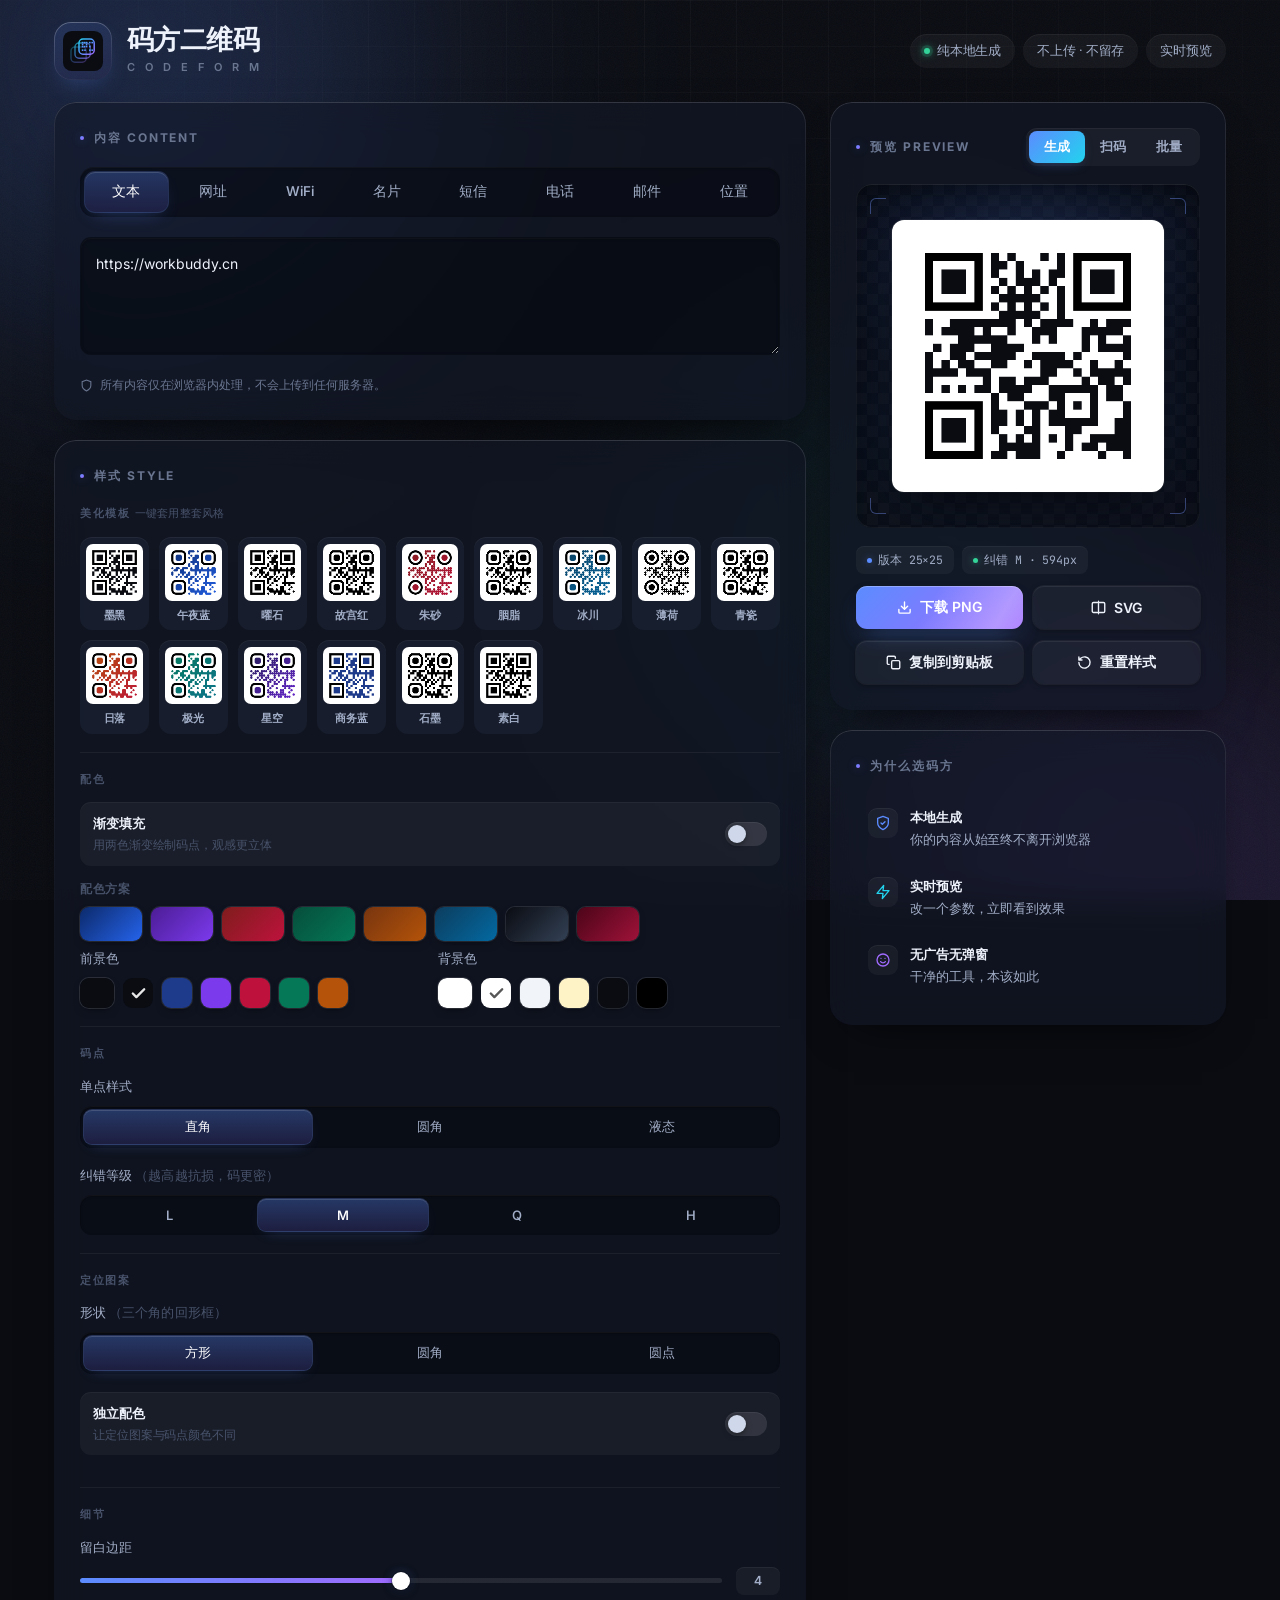
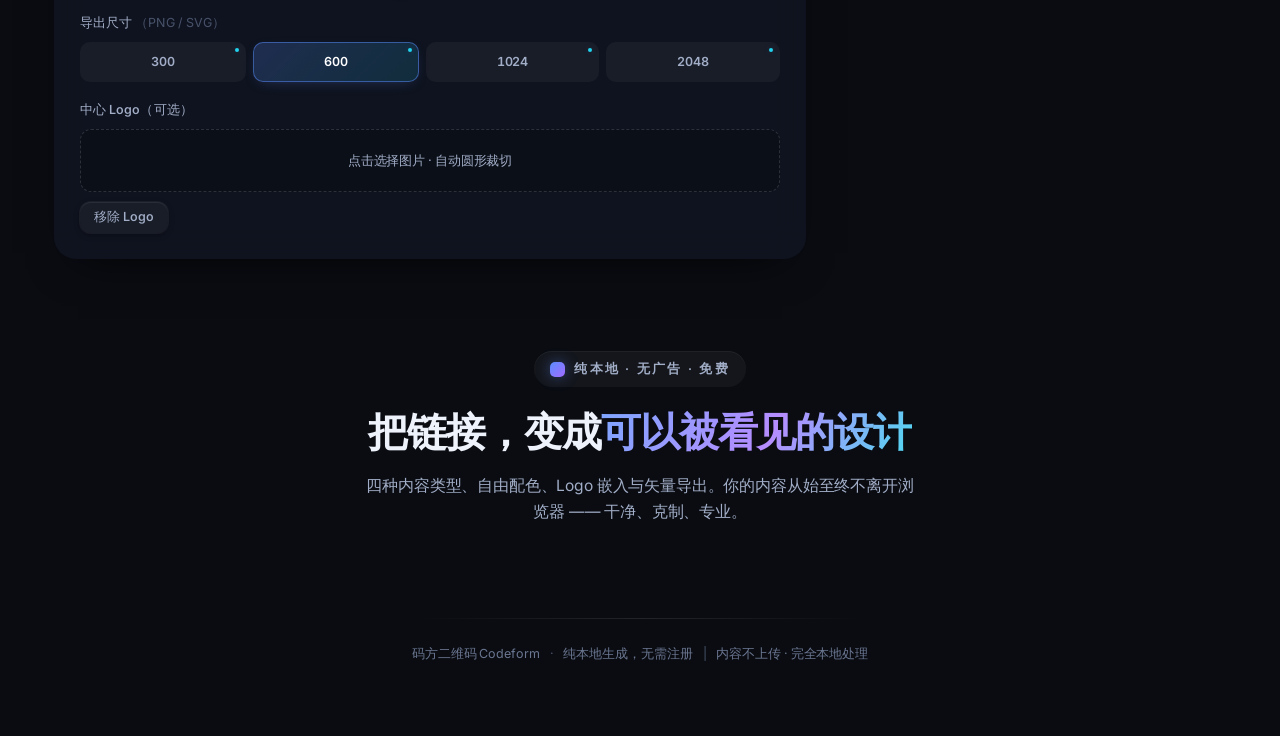
==== commit 7e77b27c: "全面移除二维码形状与码点形状功能：删除 frame_shapes.js / body_shapes.js / shape-test.html；app.js 去掉形状版本选择、码点裁剪、solveLay" ====
--- a/index.html
+++ b/index.html
@@ -341,40 +341,6 @@
   .seg button:active { transform: scale(.97); }
 
   /* ================= 整体轮廓形状 ================= */
-  /* 9 个形状用带缩略图的网格，比一排文字按钮直观得多 ——
-     用户一眼就能看到「整张码会变成什么样」。 */
-  .shape-grid { display: grid; grid-template-columns: repeat(3, 1fr); gap: 7px; }
-  .shape-cell {
-    border: none; background: rgba(6, 9, 16, 0.55); cursor: pointer;
-    border-radius: 11px; padding: 9px 5px 7px; font-family: inherit;
-    display: flex; flex-direction: column; align-items: center; gap: 6px;
-    color: var(--ink-3); font-size: 11.5px; font-weight: 550;
-    -webkit-tap-highlight-color: transparent;
-    box-shadow: 0 1px 0 rgba(255,255,255,.04) inset, 0 1px 3px rgba(0,0,0,.3) inset;
-    transition: color .18s var(--ease-out), background .18s var(--ease-out),
-                box-shadow .18s var(--ease-out), transform .15s var(--ease-out);
-  }
-  .shape-cell:hover { color: var(--ink); background: rgba(255,255,255,.045); }
-  .shape-cell:active { transform: scale(.96); }
-  .shape-cell svg { display: block; }
-  .shape-cell svg path { fill: var(--ink-3); transition: fill .18s var(--ease-out); }
-  .shape-cell:hover svg path { fill: var(--ink-2); }
-  .shape-cell.active {
-    background: linear-gradient(180deg, rgba(91,140,255,.30), rgba(120,110,255,.15));
-    color: #fff;
-    box-shadow: 0 1px 0 rgba(255,255,255,.13) inset, 0 0 0 1px rgba(120,150,255,.30), 0 6px 16px -9px var(--glow);
-  }
-  .shape-cell.active svg path { fill: #fff; }
-  /* 码点形状的缩略图是逐格采样画的马赛克，用 rect 而非 path */
-  .shape-cell svg rect { fill: var(--ink-3); transition: fill .18s var(--ease-out); }
-  .shape-cell:hover svg rect { fill: var(--ink-2); }
-  .shape-cell.active svg rect { fill: #fff; }
-  /* 形状留白说明：异形时画布会变大，这里如实告知，避免用户以为被坑了尺寸 */
-  .shape-note {
-    font-size: 11.5px; color: var(--ink-4); line-height: 1.6; margin-top: 11px;
-  }
-  .shape-note b { color: var(--ink-2); font-weight: 600; }
-
   /* ================= 颜色 ================= */
   .swatches { display: flex; gap: 9px; flex-wrap: wrap; align-items: center; }
   .sw {
@@ -1125,23 +1091,6 @@
           </div>
         </div>
 
-        <!-- 组：二维码形状 -->
-        <!-- 两个概念必须分开，否则又会误会：
-             ① 外框：码点仍然是方阵，只是外面套了个形状（以前的实现）
-             ② 形状：码点自己铺满整个形状，形状外不画码点（真·形状码） -->
-        <div class="group">
-          <div class="group-label">二维码形状</div>
-          <div class="field" style="margin-bottom:16px">
-            <label>外框 <span style="color:var(--ink-4);font-weight:400">（码点仍是方阵，外面套形状）</span></label>
-            <div class="shape-grid" id="frameShape"></div>
-          </div>
-          <div class="field">
-            <label>码点形状 <span style="color:var(--ink-4);font-weight:400">（码点自己铺成形状）</span></label>
-            <div class="shape-grid" id="bodyShape"></div>
-            <div class="shape-note" id="shapeNote"></div>
-          </div>
-        </div>
-
         <!-- 组：码型 -->
         <div class="group">
           <div class="group-label">码点</div>
@@ -1409,8 +1358,6 @@
 <script src="jsqr.js"></script>
 <script src="zip.js"></script>
 <script src="shape_math.js"></script>
-<script src="frame_shapes.js"></script>
-<script src="body_shapes.js"></script>
 <script src="app.js"></script>
 <script>
 /* 视觉增强脚本：不改变任何 app.js 逻辑，仅追加动效与滑杆填充 */
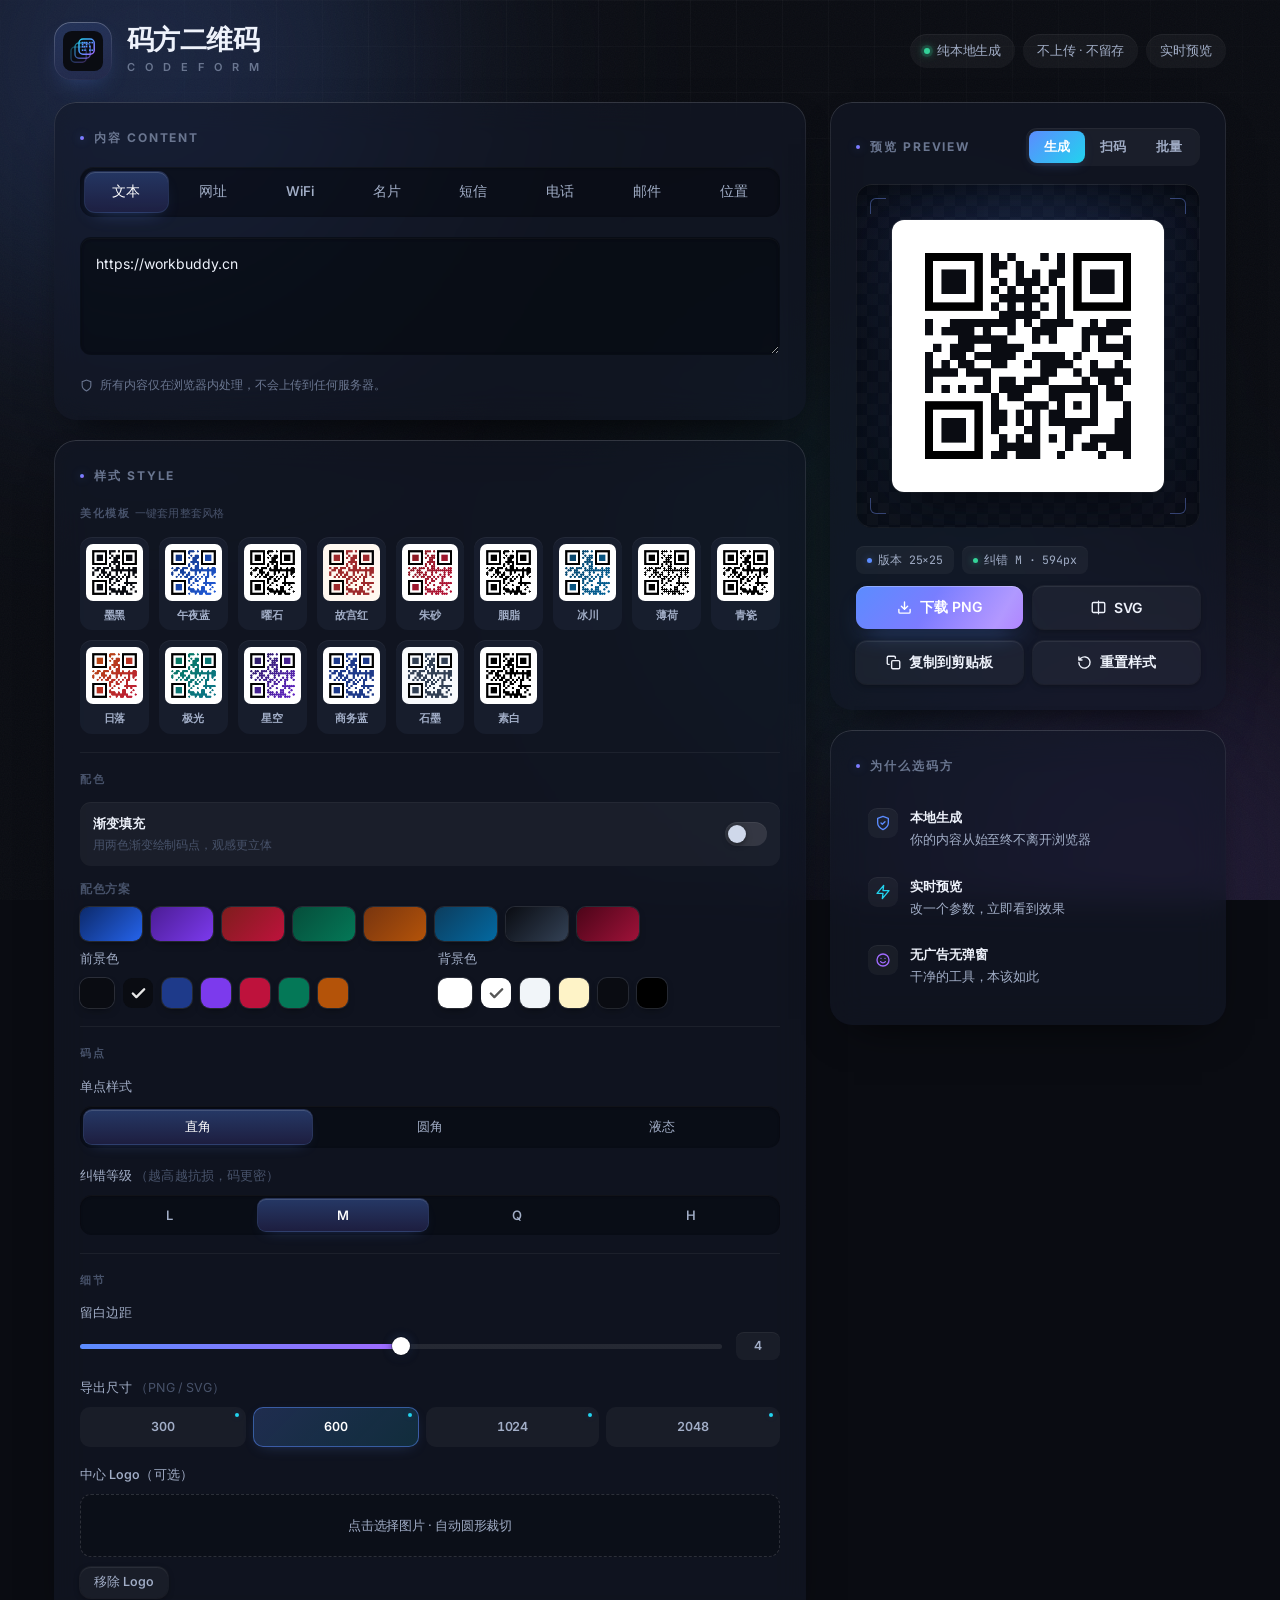
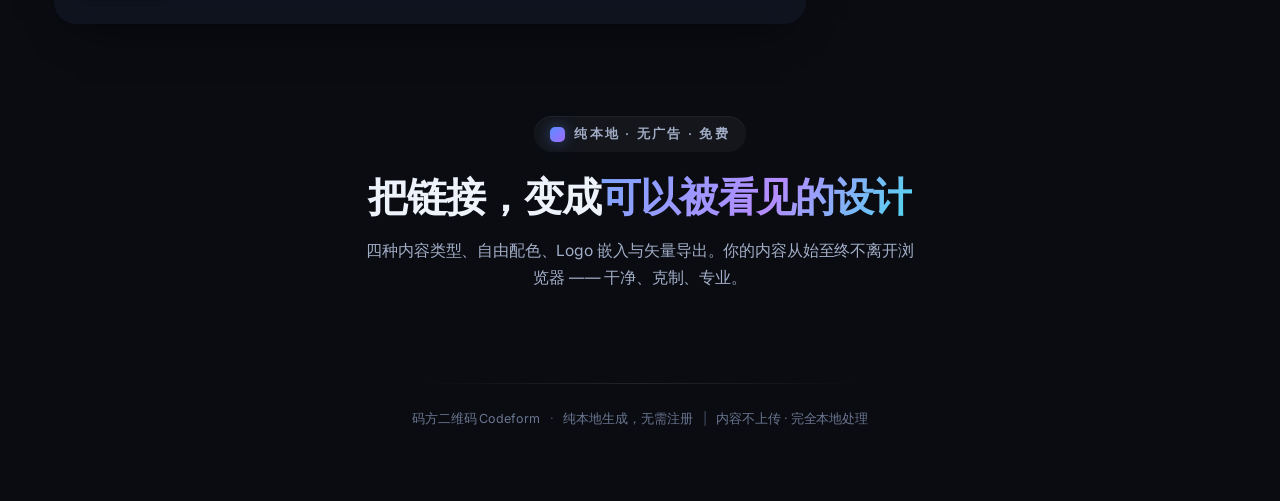
==== commit c988026f: "移除「定位图案」自定义能力：index.html 删除定位图案 UI 组（样式/独立配色开关/颜色）与配套样式；app.js state 去掉 eyeStyle/eyeOn/eyeColor，draw" ====
--- a/index.html
+++ b/index.html
@@ -1114,43 +1114,6 @@
           </div>
         </div>
 
-        <!-- 组：定位图案 -->
-        <div class="group">
-          <div class="group-label">定位图案</div>
-          <div class="field" style="margin-bottom:18px">
-            <label>形状 <span style="color:var(--ink-4);font-weight:400">（三个角的回形框）</span></label>
-            <div class="seg" id="eyeStyle">
-              <button class="active" data-v="square">方形</button>
-              <button data-v="rounded">圆角</button>
-              <button data-v="dot">圆点</button>
-            </div>
-          </div>
-          <div class="grad-toggle" style="margin-bottom:14px">
-            <div>
-              <div class="lbl-t">独立配色</div>
-              <div class="lbl-s">让定位图案与码点颜色不同</div>
-            </div>
-            <label class="switch">
-              <input type="checkbox" id="eyeOn">
-              <span class="track"></span>
-            </label>
-          </div>
-          <div class="grad-row" id="eyeRow">
-            <div class="field">
-              <label>定位图案颜色</label>
-              <div class="swatches" id="eyeSwatches">
-                <input type="color" id="eyeColor" value="#1d4ed8">
-                <div class="sw sel" data-c="#1d4ed8" data-tone="dark" style="background:#1d4ed8"></div>
-                <div class="sw" data-c="#0e7490" data-tone="dark" style="background:#0e7490"></div>
-                <div class="sw" data-c="#6d28d9" data-tone="dark" style="background:#6d28d9"></div>
-                <div class="sw" data-c="#be123c" data-tone="dark" style="background:#be123c"></div>
-                <div class="sw" data-c="#0a0c12" data-tone="dark" style="background:#0a0c12"></div>
-                <div class="sw" data-c="#ffffff" data-tone="light" style="background:#ffffff"></div>
-              </div>
-            </div>
-          </div>
-        </div>
-
         <!-- 组：细节 -->
         <div class="group">
           <div class="group-label">细节</div>
@@ -1397,7 +1360,6 @@
   }
   initSwatchTone('fgSwatches');
   initSwatchTone('bgSwatches');
-  initSwatchTone('eyeSwatches');
 
   // 1. 滑杆渐变填充
   var range = document.getElementById('margin');
@@ -1422,8 +1384,7 @@
     canvas.classList.add('pulse');
   }
   var pulseIds = ['fgColor', 'bgColor', 'dotStyle', 'ecLevel', 'margin',
-    'gradOn', 'gradA', 'gradB', 'gradDir', 'eyeOn', 'eyeColor', 'eyeStyle',
-    'gradPresets', 'eyeSwatches', 'sizes'];
+    'gradOn', 'gradA', 'gradB', 'gradDir', 'gradPresets', 'sizes'];
   pulseIds.forEach(function (id) {
     var el = document.getElementById(id);
     if (el) el.addEventListener('change', pulse);
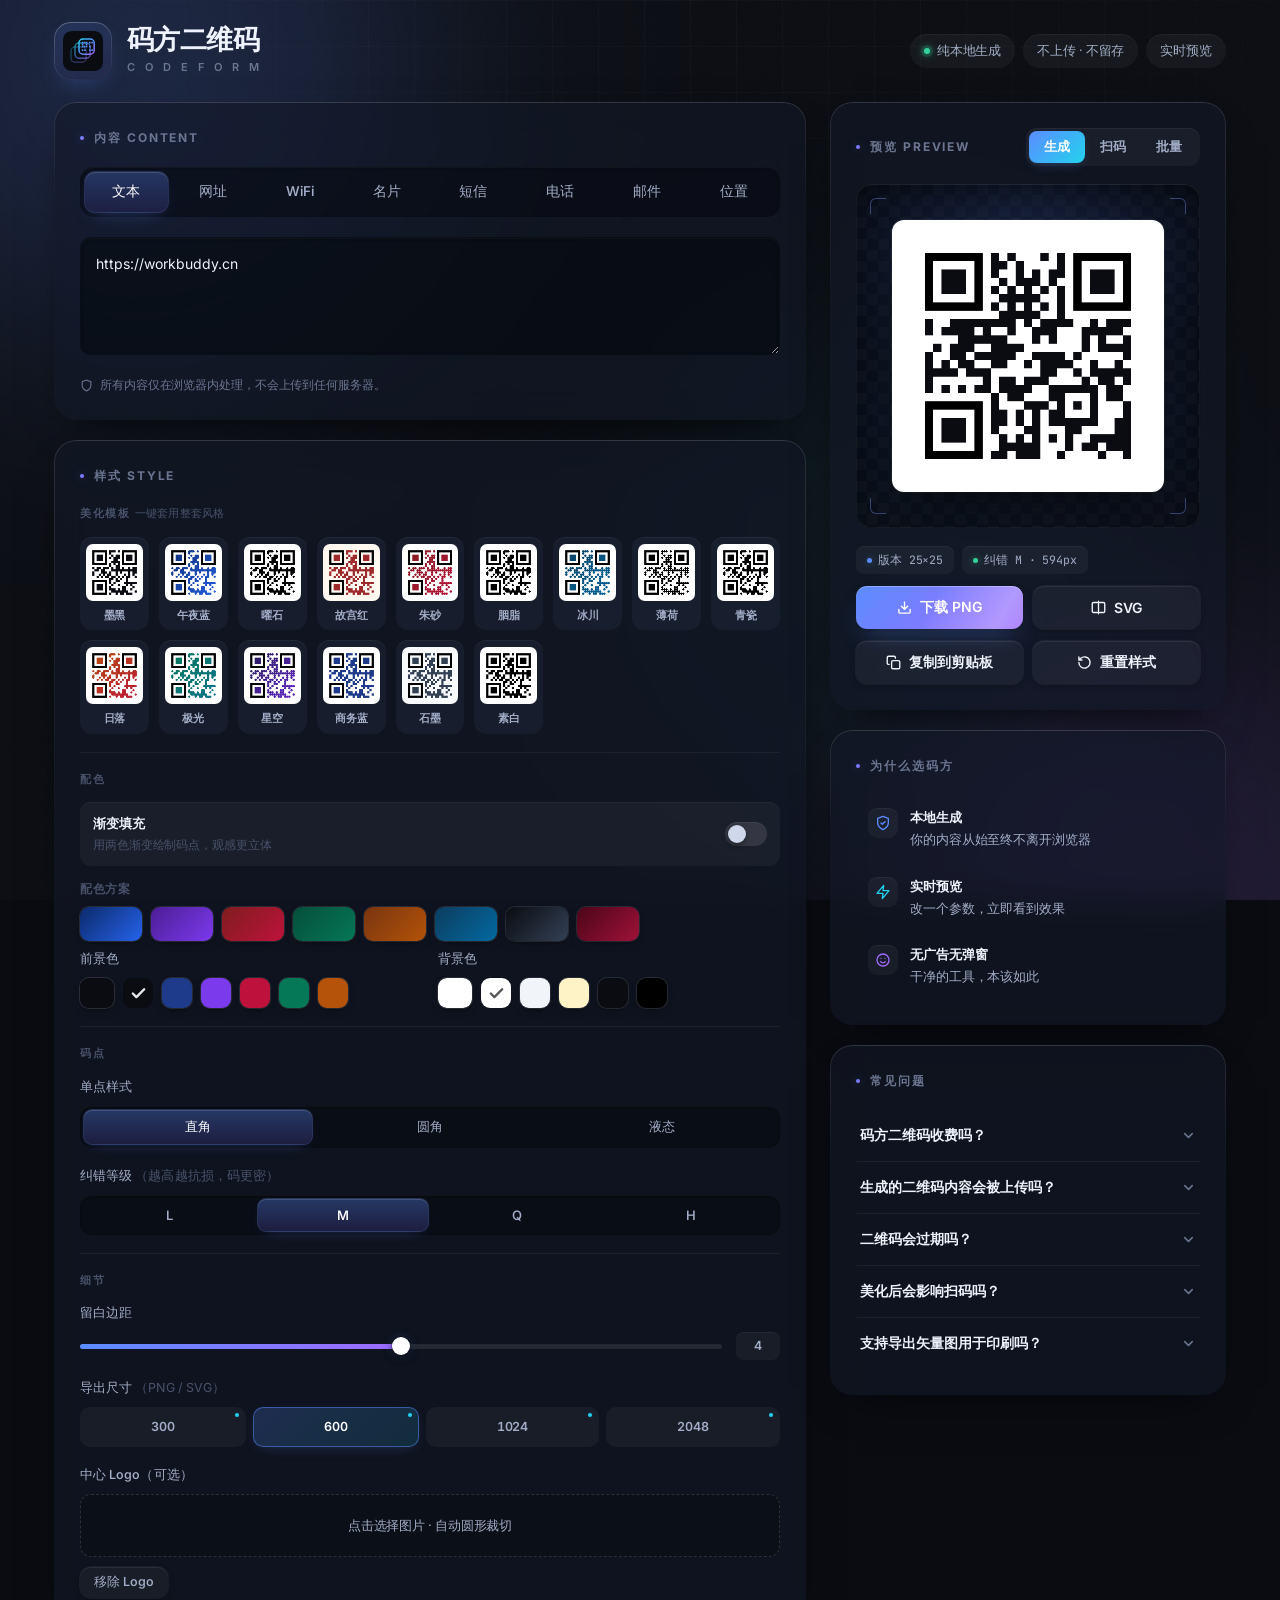
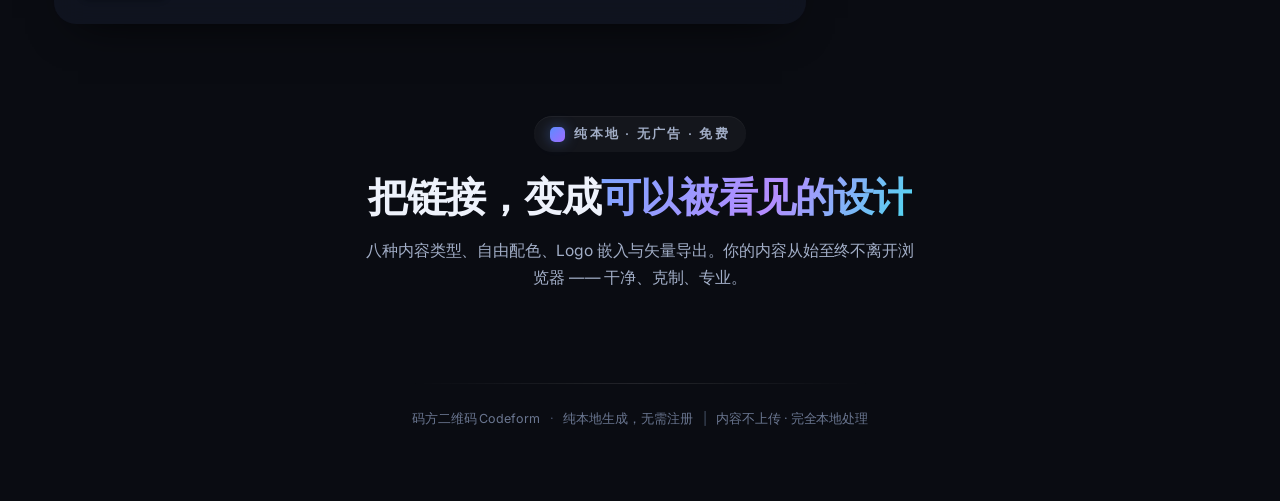
==== commit f7e1b396: "SEO 与社交分享优化：新增 1200x630 专用 OG 图 brand/og-cover.png（原 og:image 指向 1280x400 窄条 logo，summary_large_imag" ====
--- a/index.html
+++ b/index.html
@@ -44,18 +44,28 @@
 <link rel="icon" type="image/png" sizes="16x16" href="brand/favicon-16.png">
 <link rel="apple-touch-icon" href="brand/apple-touch-icon.png">
 <meta name="theme-color" content="#0a0c12">
+<!-- Open Graph / 社交分享卡片
+     用图是专门生成的 1200x630 横图（1.91:1）。
+     注意：不能用宽高比 3.2:1 的 logo-dark.png —— summary_large_image
+     会按 1.91:1 裁切，窄条 logo 会被切掉两侧或上下留大片空白。 -->
 <meta property="og:title" content="码方二维码 Codeform — 免费在线二维码生成器">
-<meta property="og:description" content="纯本地生成、实时预览、无广告的二维码美化工具">
-<meta property="og:image" content="https://mafangqr.com/brand/logo-dark.png">
+<meta property="og:description" content="纯本地生成、实时预览、无广告、无水印的二维码美化工具。支持文字、网址、WiFi、名片等 8 种内容，PNG / SVG 高清导出。">
+<meta property="og:image" content="https://mafangqr.com/brand/og-cover.png">
+<meta property="og:image:width" content="1200">
+<meta property="og:image:height" content="630">
+<meta property="og:image:type" content="image/png">
+<meta property="og:image:alt" content="码方二维码 — 免费在线二维码生成器，纯本地生成，文件不上传">
 <meta property="og:url" content="https://mafangqr.com/">
 <meta property="og:type" content="website">
 <meta property="og:site_name" content="码方二维码">
+<meta property="og:locale" content="zh_CN">
 <meta name="twitter:card" content="summary_large_image">
 <meta name="twitter:title" content="码方二维码 Codeform — 免费在线二维码生成器">
-<meta name="twitter:description" content="纯本地生成、实时预览、无广告的二维码美化工具">
-<meta name="twitter:image" content="https://mafangqr.com/brand/logo-dark.png">
+<meta name="twitter:description" content="纯本地生成、实时预览、无广告、无水印的二维码美化工具。">
+<meta name="twitter:image" content="https://mafangqr.com/brand/og-cover.png">
+<meta name="twitter:image:alt" content="码方二维码 — 免费在线二维码生成器">
 <link rel="canonical" href="https://mafangqr.com/">
-<meta name="keywords" content="二维码生成器,免费二维码,在线二维码,二维码制作,二维码美化,带logo二维码,WiFi二维码,名片二维码">
+<meta name="keywords" content="二维码生成器,免费二维码,在线二维码,二维码制作,二维码美化,带logo二维码,WiFi二维码,名片二维码,vCard二维码,批量二维码,二维码导出svg">
 <script type="application/ld+json">
 {
   "@context": "https://schema.org",
@@ -65,18 +75,100 @@
   "description": "免费在线二维码生成器，纯本地生成：实时预览、自由美化、Logo 嵌入，文件不上传，隐私零泄露。",
   "applicationCategory": "UtilitiesApplication",
   "operatingSystem": "All",
+  "browserRequirements": "需要支持 Canvas 的现代浏览器（Chrome / Edge / Firefox / Safari）",
+  "inLanguage": "zh-CN",
+  "isAccessibleForFree": true,
   "offers": {
     "@type": "Offer",
     "price": "0",
     "priceCurrency": "CNY"
   },
   "featureList": [
-    "文本、网址、WiFi、名片 vCard 二维码生成",
-    "前景背景自由配色",
-    "方形、圆角、圆点码点样式",
-    "中心 Logo 嵌入",
-    "PNG / SVG 矢量下载",
-    "纯本地处理，内容不上传"
+    "文本、网址、WiFi、名片 vCard、短信、电话、邮件、地理位置 8 种内容类型",
+    "前景背景自由配色，支持渐变填充",
+    "直角、圆角、液态三种码点样式",
+    "15 套一键套用配色模板",
+    "L / M / Q / H 四级纠错，可嵌入中心 Logo",
+    "300 / 600 / 1024 / 2048 四档导出尺寸，PNG 位图与 SVG 矢量双格式",
+    "批量生成，一键打包 ZIP 下载",
+    "内置扫码模式，可上传图片解码",
+    "纯本地处理，二维码内容不上传服务器"
+  ]
+}
+</script>
+<!-- 站点级结构化数据：让搜索结果里能出现站名与面包屑 -->
+<script type="application/ld+json">
+{
+  "@context": "https://schema.org",
+  "@graph": [
+    {
+      "@type": "WebSite",
+      "@id": "https://mafangqr.com/#website",
+      "url": "https://mafangqr.com/",
+      "name": "码方二维码 Codeform",
+      "alternateName": "Codeform QR",
+      "description": "免费在线二维码生成器，纯本地生成，文件不上传。",
+      "inLanguage": "zh-CN",
+      "publisher": { "@id": "https://mafangqr.com/#org" }
+    },
+    {
+      "@type": "Organization",
+      "@id": "https://mafangqr.com/#org",
+      "name": "码方二维码 Codeform",
+      "url": "https://mafangqr.com/",
+      "logo": {
+        "@type": "ImageObject",
+        "url": "https://mafangqr.com/brand/icon-512.png",
+        "width": 512,
+        "height": 512
+      }
+    },
+    {
+      "@type": "FAQPage",
+      "@id": "https://mafangqr.com/#faq",
+      "mainEntity": [
+        {
+          "@type": "Question",
+          "name": "码方二维码收费吗？",
+          "acceptedAnswer": {
+            "@type": "Answer",
+            "text": "完全免费，无广告、无水印、无生成次数限制，导出的二维码可放心商用。"
+          }
+        },
+        {
+          "@type": "Question",
+          "name": "生成的二维码内容会被上传吗？",
+          "acceptedAnswer": {
+            "@type": "Answer",
+            "text": "不会。所有编码与渲染都在你的浏览器本地完成，页面不发送任何二维码内容到服务器，断网也能正常使用。"
+          }
+        },
+        {
+          "@type": "Question",
+          "name": "二维码会过期吗？",
+          "acceptedAnswer": {
+            "@type": "Answer",
+            "text": "不会。码方生成的是静态二维码，内容直接编码在图形中，不依赖任何跳转服务，不存在过期或失效问题。"
+          }
+        },
+        {
+          "@type": "Question",
+          "name": "美化后会影响扫码吗？",
+          "acceptedAnswer": {
+            "@type": "Answer",
+            "text": "只要保持足够对比度就能正常识别。工具内置对比度检测，颜色搭配过浅时会给出提示，建议配合摄像头多角度实测。"
+          }
+        },
+        {
+          "@type": "Question",
+          "name": "支持导出矢量图用于印刷吗？",
+          "acceptedAnswer": {
+            "@type": "Answer",
+            "text": "支持。可导出 SVG 矢量格式，放大到任意尺寸都不失真；也可导出最高 2048 像素的 PNG 位图。"
+          }
+        }
+      ]
+    }
   ]
 }
 </script>
@@ -786,6 +878,35 @@
   .feature .ico svg { width: 16px; height: 16px; }
   .feature b { color: var(--ink); font-weight: 650; display: block; margin-bottom: 1px; font-size: 13px; }
 
+  /* ================= 常见问题 =================
+     注意：这里的每条问答都必须与 head 里的 FAQPage 结构化数据逐条对应。
+     Google 明确要求结构化数据与可见内容一致，只标不写会被判为欺骗性标记。 */
+  .faq-card { margin-top: 22px; }
+  .faq-list { display: flex; flex-direction: column; gap: 0; margin-top: 4px; }
+  .faq-item { border-bottom: 1px solid var(--hair); }
+  .faq-item:last-child { border-bottom: 0; }
+  .faq-q {
+    width: 100%; text-align: left; background: none; border: 0; cursor: pointer;
+    display: flex; align-items: center; justify-content: space-between; gap: 16px;
+    padding: 15px 4px; font-size: 13.5px; font-weight: 600; color: var(--ink);
+    font-family: inherit; line-height: 1.55;
+    transition: color .18s var(--ease-out);
+  }
+  .faq-q:hover { color: var(--accent); }
+  .faq-q .chev {
+    flex-shrink: 0; width: 15px; height: 15px; color: var(--ink-3);
+    transition: transform .25s var(--ease-out), color .18s var(--ease-out);
+  }
+  .faq-item.on .faq-q .chev { transform: rotate(180deg); color: var(--accent); }
+  .faq-a {
+    overflow: hidden; max-height: 0; opacity: 0;
+    transition: max-height .3s var(--ease-out), opacity .25s var(--ease-out);
+  }
+  .faq-item.on .faq-a { max-height: 260px; opacity: 1; }
+  .faq-a p {
+    margin: 0; padding: 0 4px 16px; font-size: 13px; line-height: 1.72; color: var(--ink-2);
+  }
+
   footer {
     text-align: center; margin-top: 52px; font-size: 12.5px; color: var(--ink-3);
     padding-top: 26px; position: relative;
@@ -1302,6 +1423,46 @@
           </div>
         </div>
       </div>
+      <div class="card faq-card">
+        <h2>常见问题</h2>
+        <div class="faq-list" id="faqList">
+          <div class="faq-item">
+            <button class="faq-q" type="button" aria-expanded="false">
+              <span>码方二维码收费吗？</span>
+              <svg class="chev" viewBox="0 0 24 24" fill="none" stroke="currentColor" stroke-width="2.4" stroke-linecap="round" stroke-linejoin="round"><path d="M6 9l6 6 6-6"/></svg>
+            </button>
+            <div class="faq-a"><p>完全免费，无广告、无水印、无生成次数限制，导出的二维码可放心商用。</p></div>
+          </div>
+          <div class="faq-item">
+            <button class="faq-q" type="button" aria-expanded="false">
+              <span>生成的二维码内容会被上传吗？</span>
+              <svg class="chev" viewBox="0 0 24 24" fill="none" stroke="currentColor" stroke-width="2.4" stroke-linecap="round" stroke-linejoin="round"><path d="M6 9l6 6 6-6"/></svg>
+            </button>
+            <div class="faq-a"><p>不会。所有编码与渲染都在你的浏览器本地完成，页面不发送任何二维码内容到服务器，断网也能正常使用。</p></div>
+          </div>
+          <div class="faq-item">
+            <button class="faq-q" type="button" aria-expanded="false">
+              <span>二维码会过期吗？</span>
+              <svg class="chev" viewBox="0 0 24 24" fill="none" stroke="currentColor" stroke-width="2.4" stroke-linecap="round" stroke-linejoin="round"><path d="M6 9l6 6 6-6"/></svg>
+            </button>
+            <div class="faq-a"><p>不会。码方生成的是静态二维码，内容直接编码在图形中，不依赖任何跳转服务，不存在过期或失效问题。</p></div>
+          </div>
+          <div class="faq-item">
+            <button class="faq-q" type="button" aria-expanded="false">
+              <span>美化后会影响扫码吗？</span>
+              <svg class="chev" viewBox="0 0 24 24" fill="none" stroke="currentColor" stroke-width="2.4" stroke-linecap="round" stroke-linejoin="round"><path d="M6 9l6 6 6-6"/></svg>
+            </button>
+            <div class="faq-a"><p>只要保持足够对比度就能正常识别。工具内置对比度检测，颜色搭配过浅时会给出提示，建议配合摄像头多角度实测。</p></div>
+          </div>
+          <div class="faq-item">
+            <button class="faq-q" type="button" aria-expanded="false">
+              <span>支持导出矢量图用于印刷吗？</span>
+              <svg class="chev" viewBox="0 0 24 24" fill="none" stroke="currentColor" stroke-width="2.4" stroke-linecap="round" stroke-linejoin="round"><path d="M6 9l6 6 6-6"/></svg>
+            </button>
+            <div class="faq-a"><p>支持。可导出 SVG 矢量格式，放大到任意尺寸都不失真；也可导出最高 2048 像素的 PNG 位图。</p></div>
+          </div>
+        </div>
+      </div>
     </div>
   </div>
 
@@ -1309,7 +1470,7 @@
   <section class="hero-bottom">
     <div class="eyebrow"><span class="spark"></span>纯本地 · 无广告 · 免费</div>
     <h2>把链接，变成<span class="grad">可以被看见的设计</span></h2>
-    <p>四种内容类型、自由配色、Logo 嵌入与矢量导出。你的内容从始至终不离开浏览器 —— 干净、克制、专业。</p>
+    <p>八种内容类型、自由配色、Logo 嵌入与矢量导出。你的内容从始至终不离开浏览器 —— 干净、克制、专业。</p>
   </section>
 
   <footer>码方二维码 Codeform<span class="sep">·</span>纯本地生成，无需注册<span class="sep">|</span>内容不上传 · 完全本地处理</footer>
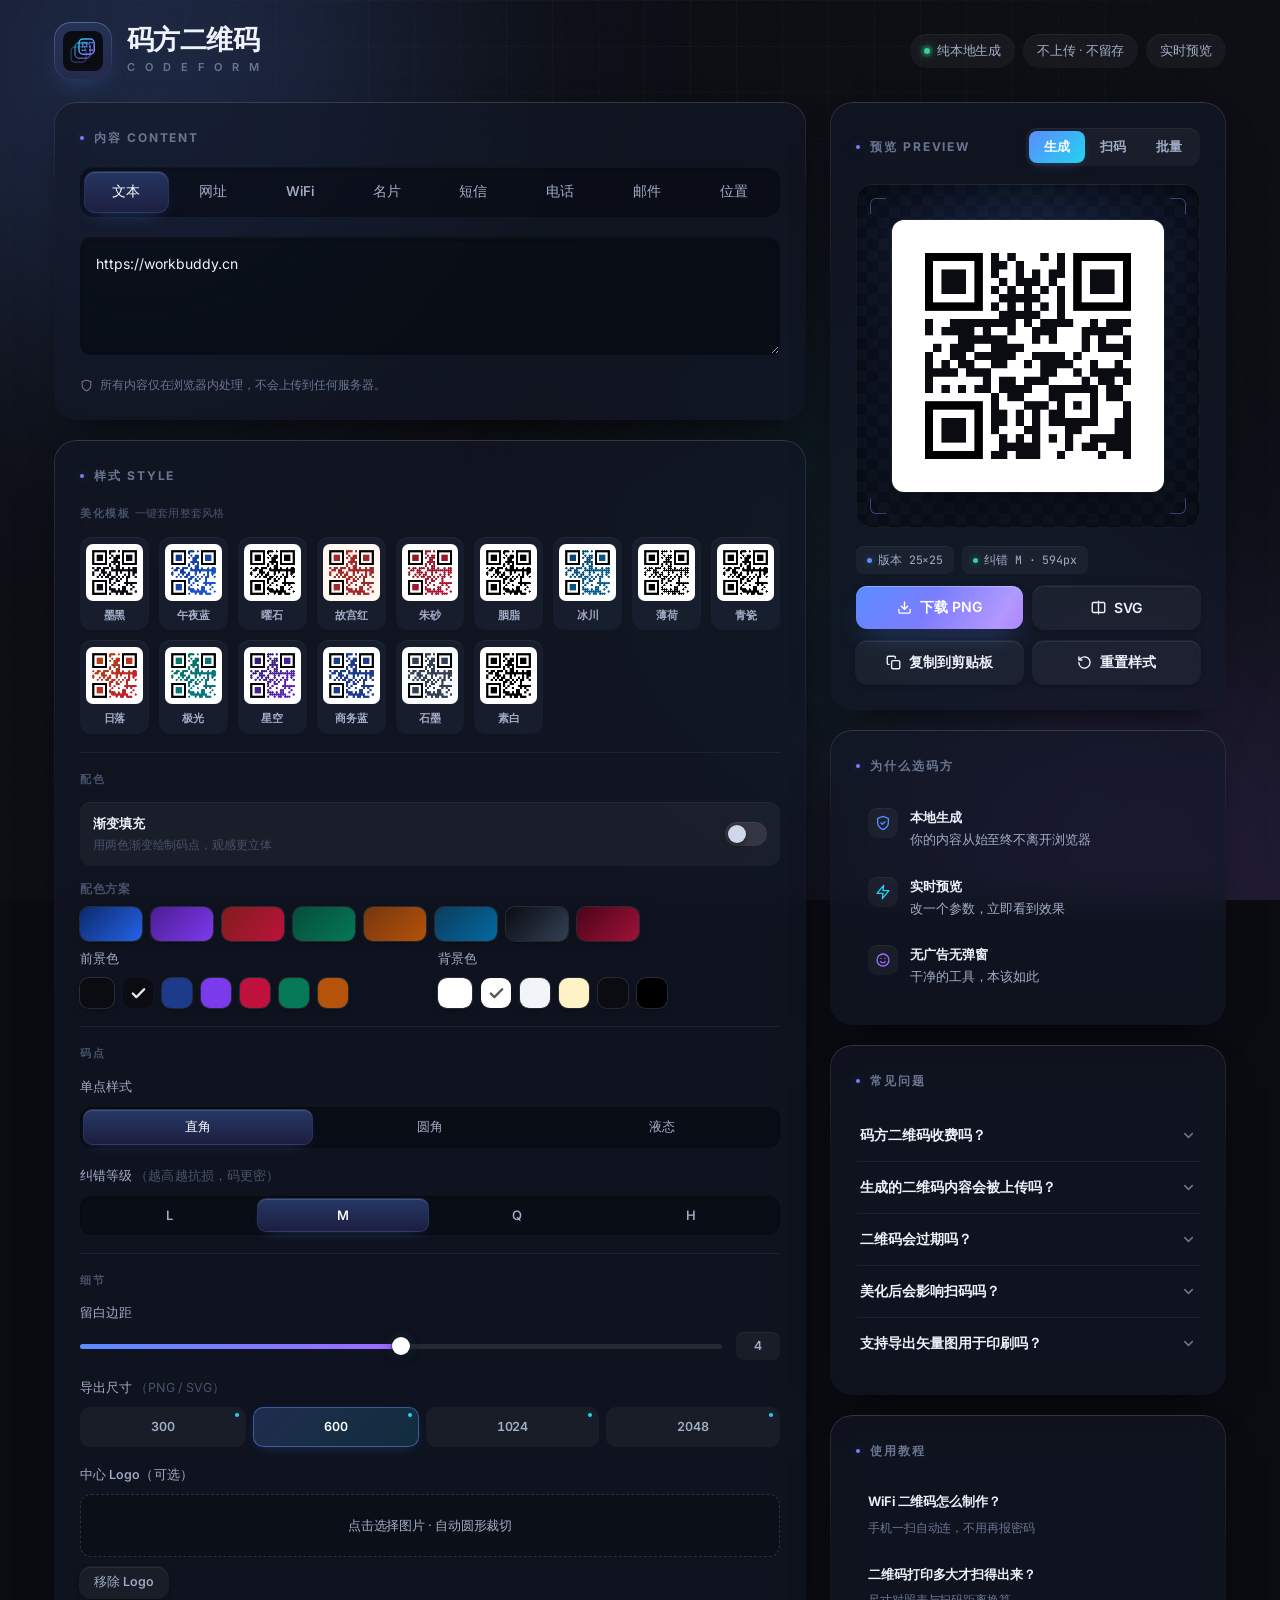
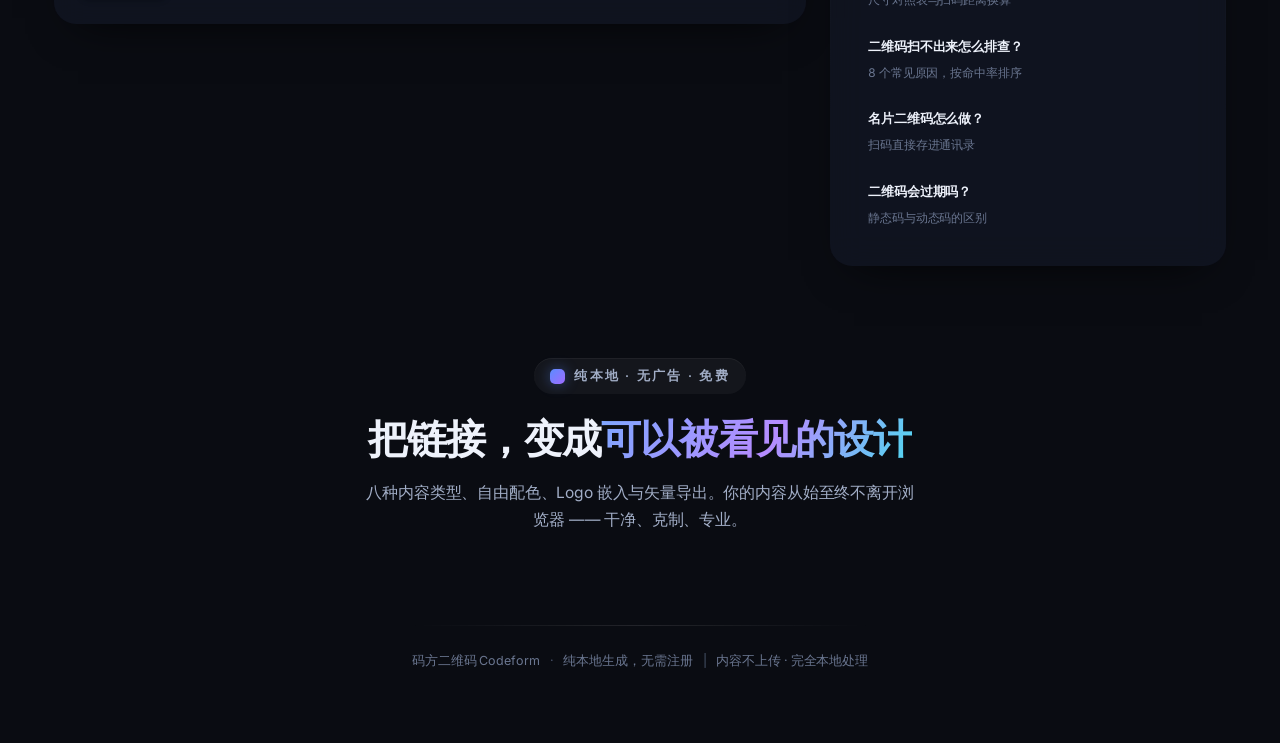
==== commit 57fb4acb: "新增 5 篇长尾 SEO 教程页（guides/）：WiFi 二维码制作、打印尺寸对照表、扫不出来排查、名片 vCard、静态码与动态码区别，外加教程索引页。每页带 Article + Breadcr" ====
--- a/index.html
+++ b/index.html
@@ -43,6 +43,12 @@
 <link rel="icon" type="image/png" sizes="32x32" href="brand/favicon-32.png">
 <link rel="icon" type="image/png" sizes="16x16" href="brand/favicon-16.png">
 <link rel="apple-touch-icon" href="brand/apple-touch-icon.png">
+<link rel="manifest" href="manifest.webmanifest">
+<!-- 移动端全屏体验：配合 manifest 的 standalone 模式，添加到主屏后无地址栏 -->
+<meta name="apple-mobile-web-app-capable" content="yes">
+<meta name="apple-mobile-web-app-status-bar-style" content="black-translucent">
+<meta name="apple-mobile-web-app-title" content="码方二维码">
+<meta name="mobile-web-app-capable" content="yes">
 <meta name="theme-color" content="#0a0c12">
 <!-- Open Graph / 社交分享卡片
      用图是专门生成的 1200x630 横图（1.91:1）。
@@ -907,6 +913,20 @@
     margin: 0; padding: 0 4px 16px; font-size: 13px; line-height: 1.72; color: var(--ink-2);
   }
 
+  /* ================= 使用教程入口 ================= */
+  .guide-list { display: flex; flex-direction: column; gap: 2px; }
+  .guide-list a {
+    display: block; padding: 11px 12px; border-radius: 12px;
+    text-decoration: none; transition: background .2s var(--ease-out);
+  }
+  .guide-list a:hover { background: var(--surface-3); }
+  .guide-list a b {
+    display: block; font-size: 13px; font-weight: 650; color: var(--ink);
+    margin-bottom: 2px; transition: color .18s var(--ease-out);
+  }
+  .guide-list a:hover b { color: var(--accent); }
+  .guide-list a span { font-size: 12px; color: var(--ink-3); line-height: 1.5; }
+
   footer {
     text-align: center; margin-top: 52px; font-size: 12.5px; color: var(--ink-3);
     padding-top: 26px; position: relative;
@@ -1461,6 +1481,32 @@
             </button>
             <div class="faq-a"><p>支持。可导出 SVG 矢量格式，放大到任意尺寸都不失真；也可导出最高 2048 像素的 PNG 位图。</p></div>
           </div>
+        </div>
+      </div>
+
+      <div class="card">
+        <h2>使用教程</h2>
+        <div class="guide-list">
+          <a href="guides/wifi-qr-code">
+            <b>WiFi 二维码怎么制作？</b>
+            <span>手机一扫自动连，不用再报密码</span>
+          </a>
+          <a href="guides/qr-code-print-size">
+            <b>二维码打印多大才扫得出来？</b>
+            <span>尺寸对照表与扫码距离换算</span>
+          </a>
+          <a href="guides/qr-code-not-scanning">
+            <b>二维码扫不出来怎么排查？</b>
+            <span>8 个常见原因，按命中率排序</span>
+          </a>
+          <a href="guides/vcard-qr-code">
+            <b>名片二维码怎么做？</b>
+            <span>扫码直接存进通讯录</span>
+          </a>
+          <a href="guides/qr-code-expire">
+            <b>二维码会过期吗？</b>
+            <span>静态码与动态码的区别</span>
+          </a>
         </div>
       </div>
     </div>
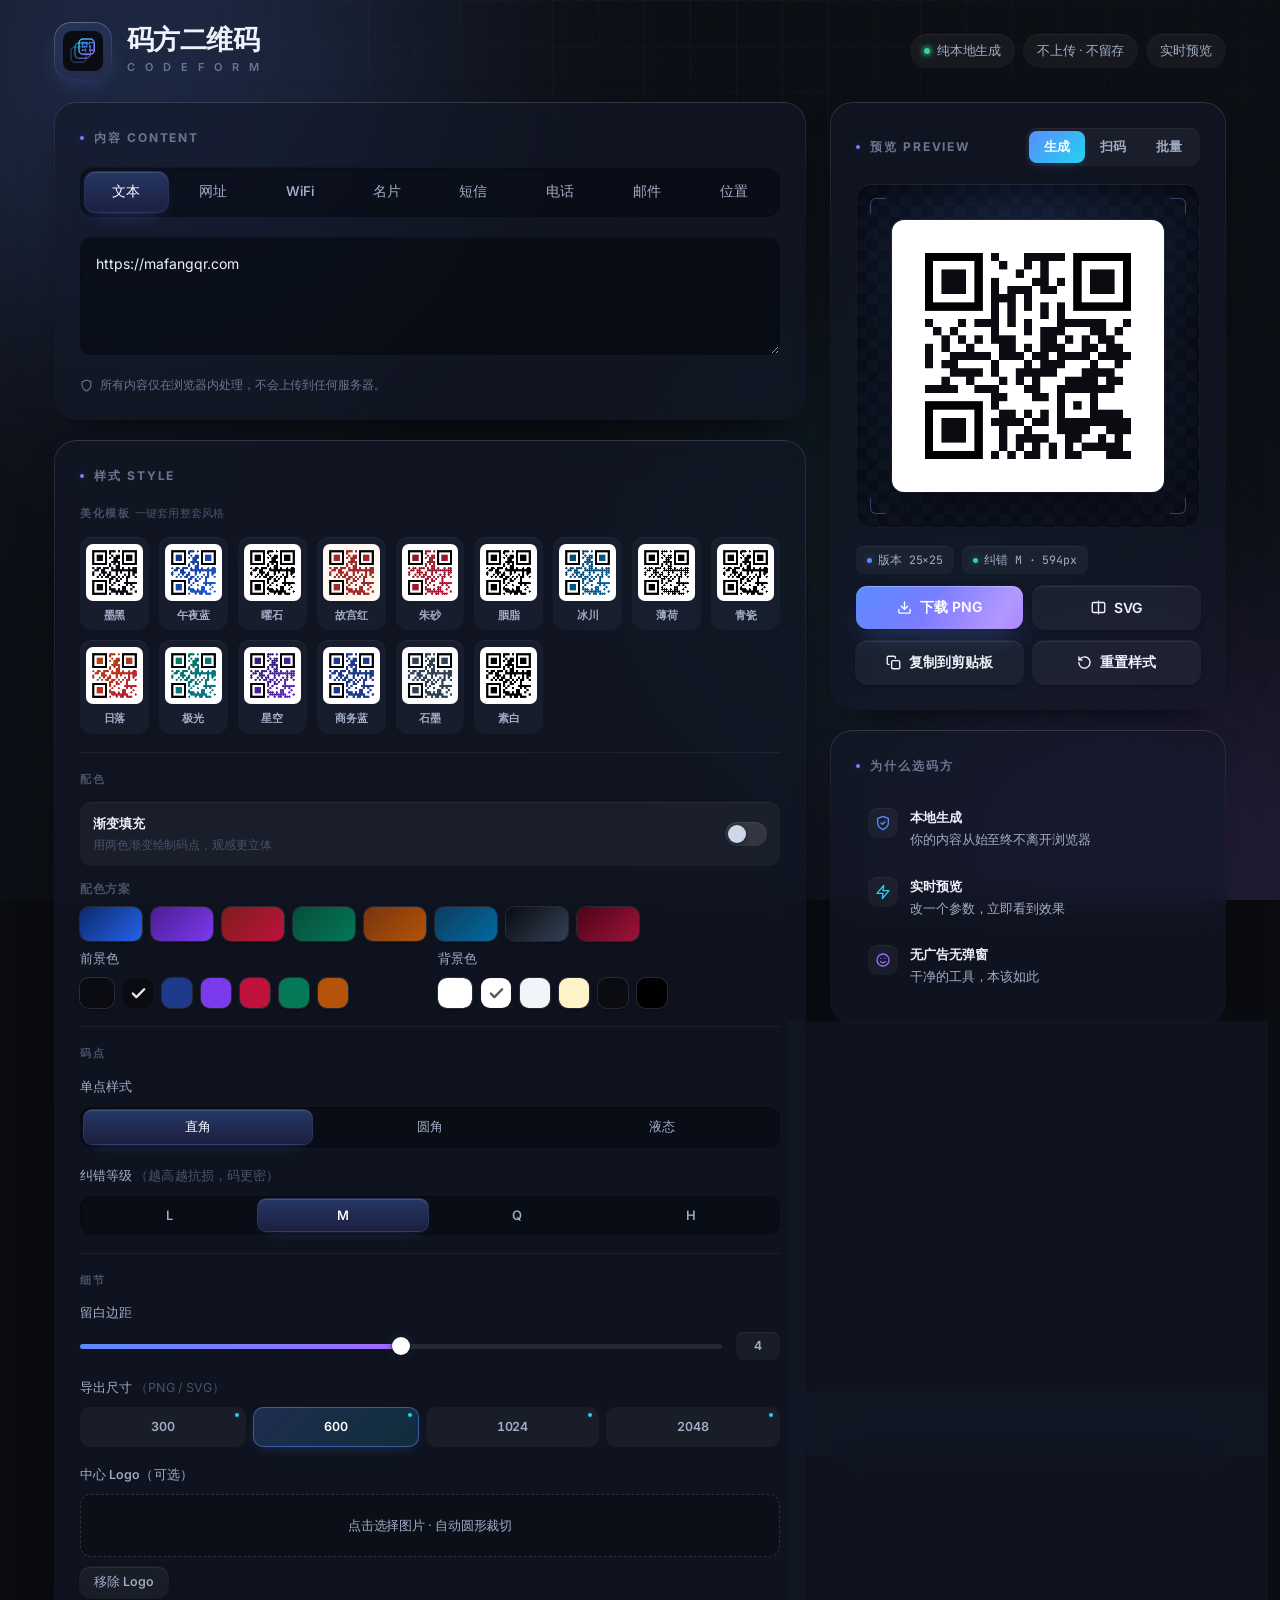
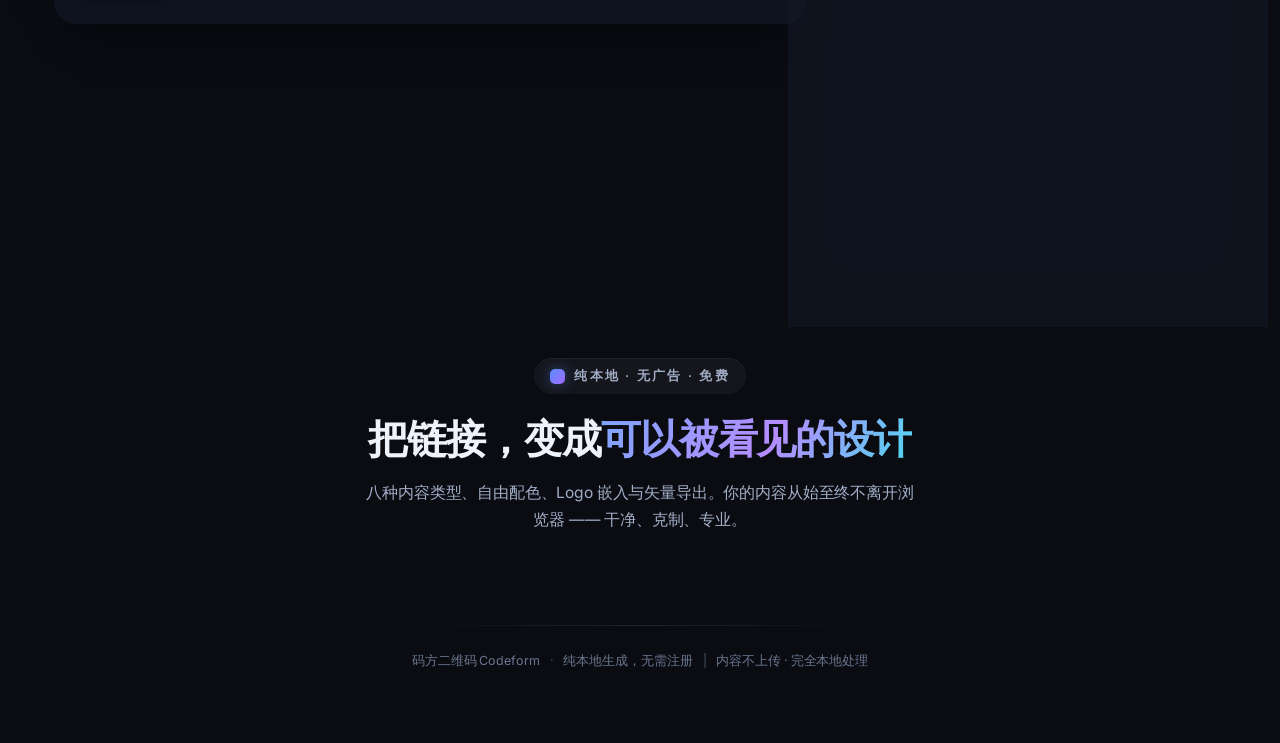
==== commit 6468b184: "首页输入框默认值改为本站域名：文字类型默认内容与网址类型默认值 由 https://workbuddy.cn 改为 https://mafangqr.com，让默认预览展示自身域名更合理。核心回归 1" ====
--- a/index.html
+++ b/index.html
@@ -417,6 +417,11 @@
     margin-bottom: 9px; letter-spacing: .005em;
   }
   .field input[type="text"] { font-size: 13.5px; padding: 10px 12px; }
+  /* 字段下方的辅助说明：比 label 更轻，不抢视线 */
+  .field-note {
+    margin-top: 12px; font-size: 12px; line-height: 1.6; color: var(--ink-3);
+    padding-left: 2px;
+  }
 
   /* ================= 分段控件（seg） ================= */
   .seg {
@@ -1058,11 +1063,11 @@
         </div>
 
         <div id="panel-text">
-          <textarea id="inputText" placeholder="输入任意文字内容…&#10;例如：你好，这是我的二维码">https://workbuddy.cn</textarea>
+          <textarea id="inputText" placeholder="输入任意文字内容…&#10;例如：你好，这是我的二维码">https://mafangqr.com</textarea>
         </div>
 
         <div id="panel-url" class="hidden">
-          <input type="text" id="inputUrl" placeholder="https://example.com" value="https://workbuddy.cn">
+          <input type="text" id="inputUrl" placeholder="https://example.com" value="https://mafangqr.com">
         </div>
 
         <div id="panel-wifi" class="hidden">
@@ -1079,6 +1084,16 @@
               </div>
             </div>
           </div>
+          <div class="grad-toggle" style="margin-top:16px">
+            <div>
+              <div class="lbl-t">隐藏网络</div>
+              <div class="lbl-s">路由器未广播 SSID 时开启，否则手机搜不到这个网络</div>
+            </div>
+            <label class="switch">
+              <input type="checkbox" id="wifiHidden">
+              <span class="track"></span>
+            </label>
+          </div>
         </div>
 
         <div id="panel-vcard" class="hidden">
@@ -1088,8 +1103,19 @@
           </div>
           <div class="row" style="margin-top:12px">
             <div class="field"><label>公司</label><input type="text" id="vcOrg" placeholder="某某科技"></div>
+            <div class="field"><label>职位</label><input type="text" id="vcTitle" placeholder="产品经理"></div>
+          </div>
+          <div class="row" style="margin-top:12px">
             <div class="field"><label>邮箱</label><input type="text" id="vcMail" placeholder="hi@example.com"></div>
-          </div>
+            <div class="field"><label>网址</label><input type="text" id="vcUrl" placeholder="https://example.com"></div>
+          </div>
+          <div class="row" style="margin-top:12px">
+            <div class="field"><label>地址（可选）</label><input type="text" id="vcAddr" placeholder="北京市朝阳区某某路 1 号"></div>
+          </div>
+          <div class="row" style="margin-top:12px">
+            <div class="field"><label>备注（可选）</label><input type="text" id="vcNote" placeholder="一句话介绍自己"></div>
+          </div>
+          <div class="field-note">字段越多二维码越密集，小尺寸印刷时越难扫。只填必需项即可。</div>
         </div>
 
         <div id="panel-sms" class="hidden">
